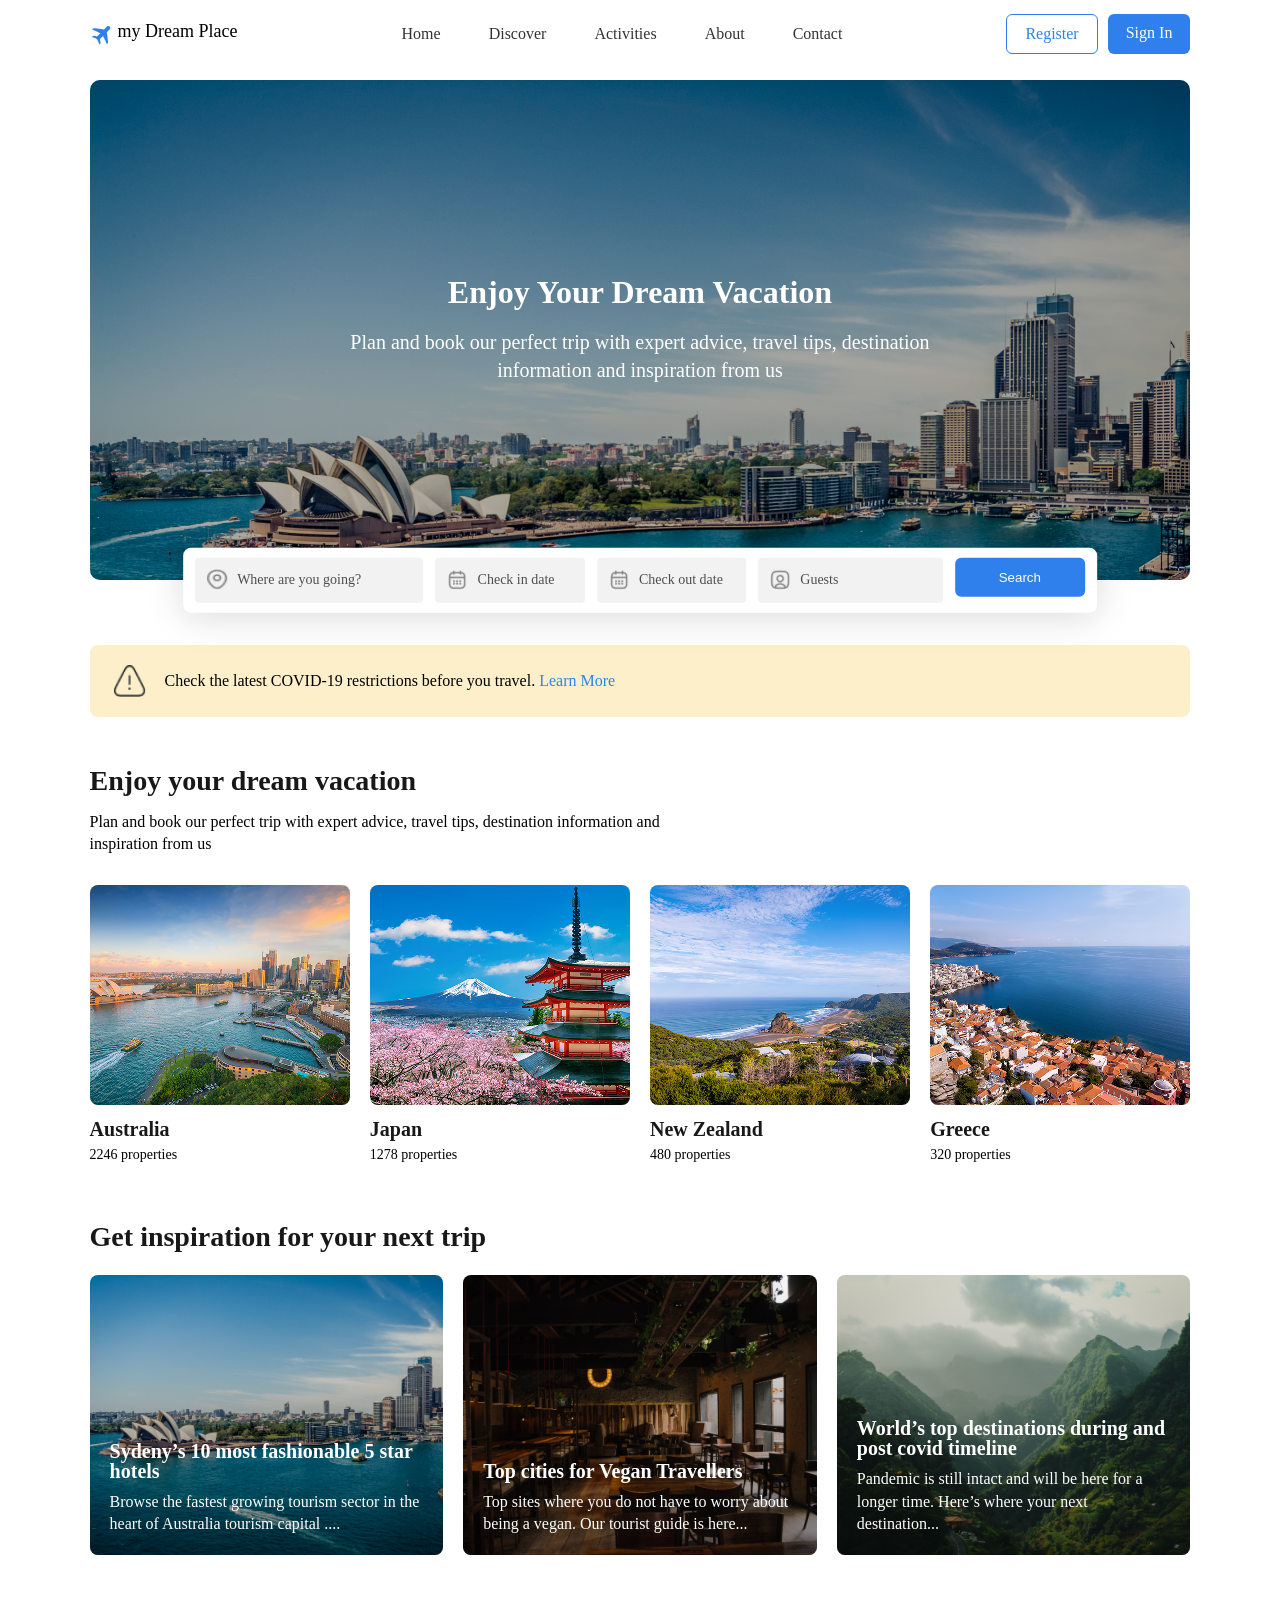
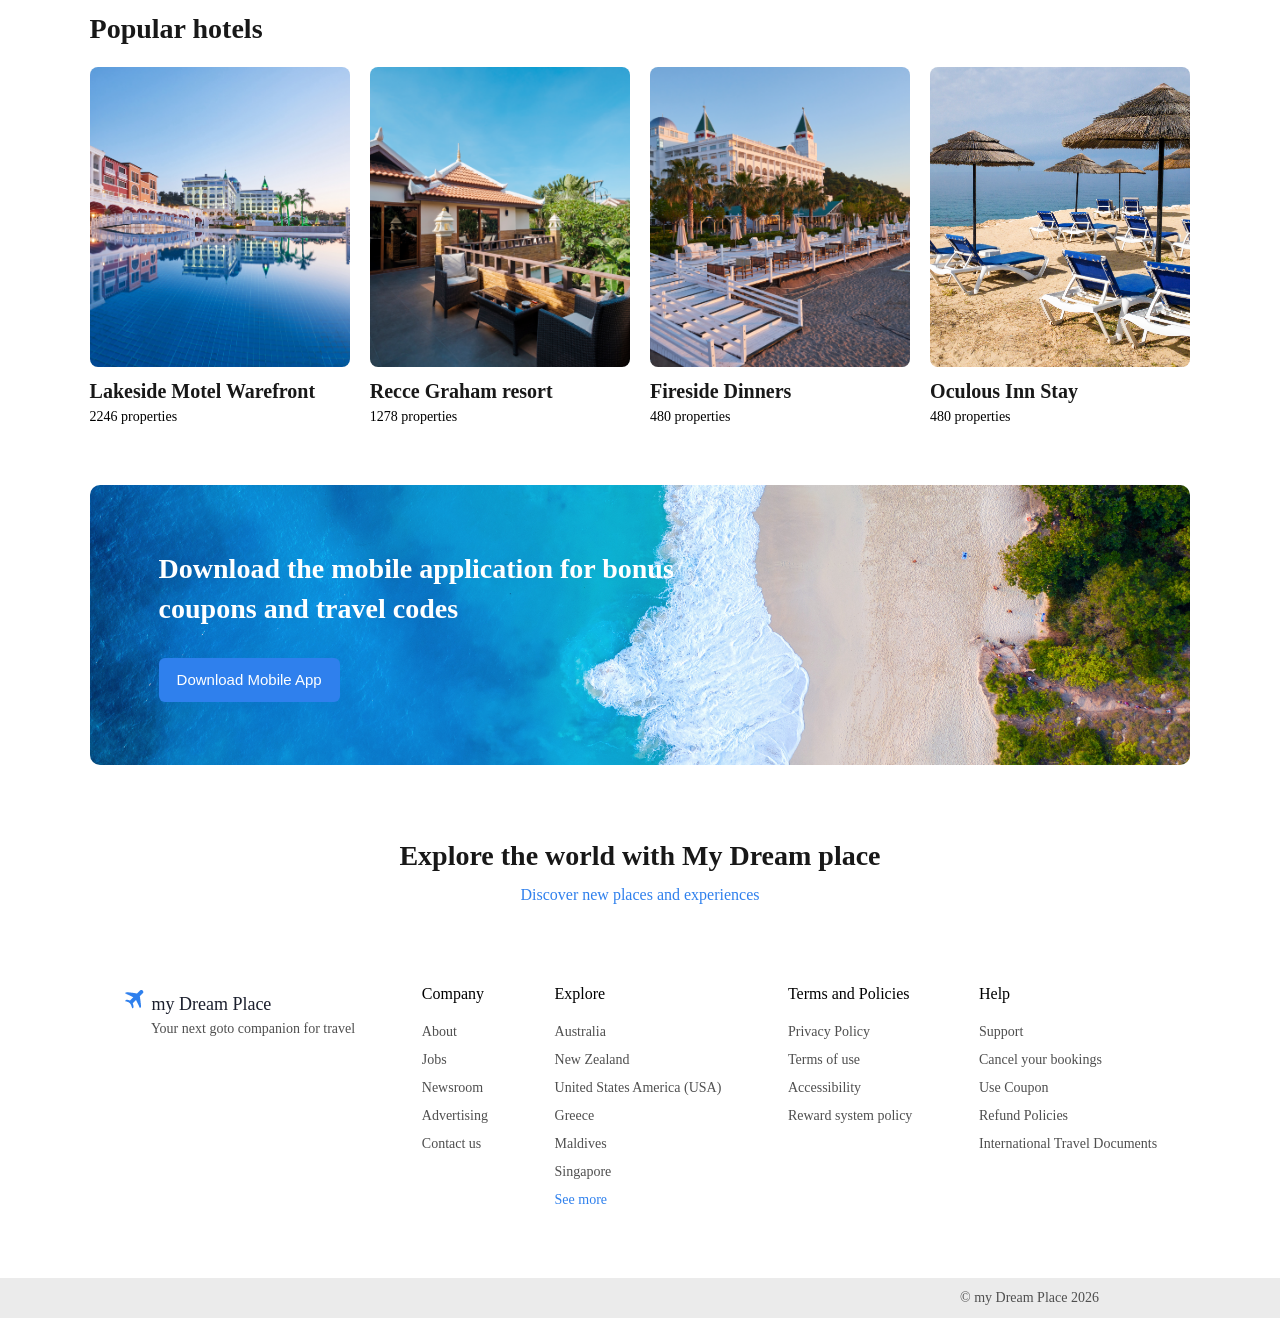
==== index.html @ 2c804108 "Media queries for Laptop" ====
<!DOCTYPE html>
<html lang="en">
<head>
    <meta charset="UTF-8">
    <meta name="viewport" content="width=device-width, initial-scale=1.0">
    <!-- fonts -->
    <link href="https://fonts.cdnfonts.com/css/sf-pro-display" rel="stylesheet">
                
    <link rel="stylesheet" href="css/styles.css">
    <title>Homepage</title>
</head>
<body>
<!-- Header -->
<nav class="navbar">
    <div class="nav-content container">
        <div class="brand">
            <img src="res/icon/plane-logo.png" alt="">
            <h3 class="brand-name">my Dream Place</h3>
        </div>
        <div class="nav-menu">
            <ul class="nav-menu-list">
                <li>
                    <a href="#">Home</a>
                </li>
                <li>
                    <a href="#">Discover</a>
                </li>
                <li>
                    <a href="#">Activities</a>
                </li>
                <li>
                    <a href="#">About</a>
                </li>
                <li>
                    <a href="#">Contact</a>
                </li>
            </ul>
        </div>
        <div class="nav-buttons">
            <a href="#" class="btn btn-register">
                <span class="btn-register-text">Register</span>
                <svg xmlns="http://www.w3.org/2000/svg" width="16" height="16" fill="currentColor" class="btn-register-icon bi bi-box-arrow-in-right" viewBox="0 0 16 16">
                    <path fill-rule="evenodd" d="M6 3.5a.5.5 0 0 1 .5-.5h8a.5.5 0 0 1 .5.5v9a.5.5 0 0 1-.5.5h-8a.5.5 0 0 1-.5-.5v-2a.5.5 0 0 0-1 0v2A1.5 1.5 0 0 0 6.5 14h8a1.5 1.5 0 0 0 1.5-1.5v-9A1.5 1.5 0 0 0 14.5 2h-8A1.5 1.5 0 0 0 5 3.5v2a.5.5 0 0 0 1 0z"/>
                    <path fill-rule="evenodd" d="M11.854 8.354a.5.5 0 0 0 0-.708l-3-3a.5.5 0 1 0-.708.708L10.293 7.5H1.5a.5.5 0 0 0 0 1h8.793l-2.147 2.146a.5.5 0 0 0 .708.708z"/>
                </svg>
            </a>
            <a href="#" class="btn btn-signin">
                <span class="btn-signin-text">Sign In</span>
                <svg xmlns="http://www.w3.org/2000/svg" width="16" height="16" fill="currentColor" class="btn-signin-icon bi bi-person-plus-fill" viewBox="0 0 16 16">
                    <path d="M1 14s-1 0-1-1 1-4 6-4 6 3 6 4-1 1-1 1zm5-6a3 3 0 1 0 0-6 3 3 0 0 0 0 6"/>
                    <path fill-rule="evenodd" d="M13.5 5a.5.5 0 0 1 .5.5V7h1.5a.5.5 0 0 1 0 1H14v1.5a.5.5 0 0 1-1 0V8h-1.5a.5.5 0 0 1 0-1H13V5.5a.5.5 0 0 1 .5-.5"/>
                </svg>
            </a>
        </div>
    </div>
</nav>
<!-- Header -->

<!-- Hero -->
<section class="hero container">
    <img src="res/img/hero.jpg" alt="Hero">
    <div class="hero-content">
        <h1>Enjoy Your Dream Vacation</h1>
        <p>Plan and book our perfect trip with expert advice, travel tips, destination information and  inspiration from us</p>
    </div>
</section>
<!-- Hero -->

<!-- Search Bar -->
<div class="container">
    <form>
        <div class="search-bar">
            <div class="search-field input-field">
                <div class="placeholder">
                    <img src="res/icon/map-pin.png" alt="">
                    Where are you going?
                </div>
                <input type="search">
            </div>
            <div class="check-in input-field">
                <div class="placeholder">
                    <img src="res/icon/calendar.png" alt="">
                    Check in date
                </div>
                <input type="date">
            </div>
            <div class="check-out input-field">
                <div class="placeholder">
                    <img src="res/icon/calendar.png" alt="">
                    Check out date
                </div>
                <input type="date">
            </div>
            <div class="guests input-field">
                <div class="placeholder">
                    <img src="res/icon/user.png" alt="">
                    Guests
                </div>
                <input type="number">
            </div>
            <div class="search-submit">
                <input class="btn" type="submit" value="Search">
            </div>
        </div>
    </form>
</div>
<!-- Search Bar -->

<!-- Advisory Banner -->
<div class="container adv-banner">
    <img src="res/icon/warning.png" alt="warning Icon">
    <span class="adv-banner-msg">
        Check the latest COVID-19 restrictions before you travel. <a href="#">Learn More</a>
    </span>
</div>
<!-- Advisory Banner -->

<!-- Introduction -->
<section class="introduction container">
    <h2 class="section-title">
        Enjoy your dream vacation
    </h2>
    <p class="intro-body">
        Plan and book our perfect trip with expert advice, travel tips, destination information and  inspiration from us
    </p>
</section>
<!-- Introduction -->

<!-- Popular Destinations -->
<section class="popular-dest container">
    <div class="cards popular-dest-cards">
        <div class="col">
            <div class="card dest-card">
                <img src="res/img/australia.png" alt="">
            </div>
            <h4 class="dest-name">Australia</h4>
            <small class="dest-info">2246 properties</small>
        </div>
        <div class="col">
            <div class="card dest-card">
                <img src="res/img/japan.png" alt="">
            </div>
            <h4 class="dest-name">Japan</h4>
            <small class="dest-info">1278 properties</small>
        </div>
        <div class="col">
            <div class="card dest-card">
                <img src="res/img/new-zealand.png" alt="">
            </div>
            <h4 class="dest-name">New Zealand</h4>
            <small class="dest-info">480 properties</small>
        </div>
        <div class="col">
            <div class="card dest-card">
                <img src="res/img/greece.png" alt="">
            </div>
            <h4 class="dest-name">Greece</h4>
            <small class="dest-info">320 properties</small>
        </div>
    </div>
</section>
<!-- Popular Destinations -->

<!-- Travel Inspiration -->
<section class="travel-insp container">
    <h2 class="section-title">
        Get inspiration for your next trip
    </h2>
    <div class="cards travel-insp-cards">
        <div class="card insp-card">
            <img src="res/img/sydney.jpg" alt="">
            <div class="insp-content">
                <h3 class="insp-title">Sydeny’s 10 most fashionable 5 star hotels</h3>
                <p class="insp-info">Browse the fastest growing tourism sector in the heart of Australia tourism capital ....</p>
            </div>
        </div>
        <div class="card insp-card">
            <img src="res/img/restaurant.jpg" alt="">
            <div class="insp-content">
                <h3 class="insp-title">Top cities for Vegan Travellers</h3>
                <p class="insp-info">Top sites where you do not have to worry about being a vegan. Our tourist guide is here...</p>
            </div>
        </div>
        <div class="card insp-card">
            <img src="res/img/mountains.jpg" alt="">
            <div class="insp-content">
                <h3 class="insp-title">World’s top destinations during and post covid timeline</h3>
                <p class="insp-info">Pandemic is still intact and will be here for a longer time. Here’s where your next destination...</p>
            </div>
        </div>
    </div>
</section>
<!-- Travel Inspiration -->

<!-- Popular Hotels -->
<section class="popular-hotels container">
    <h2 class="section-title">
        Popular hotels
    </h2>
    <div class="cards popular-hotels-cards">
        <div class="col">
            <div class="card hotels-card">
                <img src="res/img/lakeside-motel.jpg" alt="">
            </div>
            <h4 class="hotels-name">Lakeside Motel Warefront</h4>
            <small class="hotels-info">2246 properties</small>
        </div>
        <div class="col">
            <div class="card hotels-card">
                <img src="res/img/recce-graham-resort.jpg" alt="">
            </div>
            <h4 class="hotels-name">Recce Graham resort</h4>
            <small class="hotels-info">1278 properties</small>
        </div>
        <div class="col">
            <div class="card hotels-card">
                <img src="res/img/fireside-dinners.jpg" alt="">
            </div>
            <h4 class="hotels-name">Fireside Dinners</h4>
            <small class="hotels-info">480 properties</small>
        </div>
        <div class="col">
            <div class="card hotels-card">
                <img src="res/img/oculous-inn.jpg" alt="">
            </div>
            <h4 class="hotels-name">Oculous Inn Stay</h4>
            <small class="hotels-info">480 properties</small>
        </div>
    </div>
</section>
<!-- Popular Hotels -->

<!-- App Promotion -->
<section class="promotion container">
    <img class="promotion-bg" src="res/img/app-promotion-bg.jpg" alt="">
    <div class="promotion-content">
        <h1>Download the mobile application for bonus coupons and travel codes</h1>
        <button class="btn-download">Download Mobile App</button>
    </div>
    <img class="promotion-hand" src="res/img/phone.png" alt="">
</section>
<!-- App Promotion -->

<!-- Explore CTA -->
<section class="explore container">
    <div class="explore-content">
        <h1>Explore the world with My Dream place</h1>
        <h4>Discover new places and experiences</h4>
    </div>
</section>
<!-- Explore CTA -->

<!-- Footer -->
<footer class="footer container">
    <div class="footer-links">
        <div class="brand-link">
            <h4 class="name">
                <img src="res/icon/plane-logo.png" alt="">
                my Dream Place
            </h4>
            <small>Your next goto companion for travel</small>
        </div>
        <div class="link-category">
            <h4 class="link-category-title">Company</h4>
            <ul class="link-list">
                <li class="link-list-item">
                    <a href="#">About</a>
                </li>
                <li class="link-list-item">
                    <a href="#">Jobs</a>
                </li>
                <li class="link-list-item">
                    <a href="#">Newsroom</a>
                </li>
                <li class="link-list-item">
                    <a href="#">Advertising</a>
                </li>
                <li class="link-list-item">
                    <a href="#">Contact us</a>
                </li>
            </ul>
        </div>

        <div class="link-category">
            <h4 class="link-category-title">Explore</h4>
            <ul class="link-list">
                <li class="link-list-item">
                    <a href="#">Australia</a>
                </li>
                <li class="link-list-item">
                    <a href="#">New Zealand</a>
                </li>
                <li class="link-list-item">
                    <a href="#">United States America (USA)</a>
                </li>
                <li class="link-list-item">
                    <a href="#">Greece</a>
                </li>
                <li class="link-list-item">
                    <a href="#">Maldives</a>
                </li>
                <li class="link-list-item">
                    <a href="#">Singapore</a>
                </li>
                <li class="link-list-item link-see-more">
                    <a href="#">See more</a>
                </li>
            </ul>
        </div>

        <div class="link-category">
            <h4 class="link-category-title">Terms and Policies</h4>
            <ul class="link-list">
                <li class="link-list-item">
                    <a href="#">Privacy Policy</a>
                </li>
                <li class="link-list-item">
                    <a href="#">Terms of use</a>
                </li>
                <li class="link-list-item">
                    <a href="#">Accessibility</a>
                </li>
                <li class="link-list-item">
                    <a href="#">Reward system policy</a>
                </li>
            </ul>
        </div>

        <div class="link-category">
            <h4 class="link-category-title">Help</h4>
            <ul class="link-list">
                <li class="link-list-item">
                    <a href="#">Support</a>
                </li>
                <li class="link-list-item">
                    <a href="#">Cancel your bookings</a>
                </li>
                <li class="link-list-item">
                    <a href="#">Use Coupon</a>
                </li>
                <li class="link-list-item">
                    <a href="#">Refund Policies</a>
                </li>
                <li class="link-list-item">
                    <a href="#">International Travel Documents</a>
                </li>
            </ul>
        </div>
    </div>
</footer>
<!-- Footer -->

<!-- Copyright -->
<section class="copyright">
    <div class="copyright-text">
        <span>&copy; my Dream Place 2026</span>
    </div>
</section>
<!-- Copyright -->
</body>
</html>
---- css/styles.css ----
*,
*::before,
*::after {
    padding: 0;
    margin: 0;
    box-sizing: border-box;
}

:root {
    --btn-primary: #2F80ED;
}

body {
    font-family: SF Pro Display;
}

ul {
    list-style: none;
}

a {
    text-decoration: none;
}

img {
    width: 100%;
}

/* Utility */
.container {
    width: 86%;
    height: 100%;
    max-width: 1240px;
    margin: 0 auto;
}

.cards {
    display: flex;
    gap: 20px;
}

.card {
    border-radius: 8px;
    flex: 1;
    overflow: hidden;
}

.card img {
    width: 100%;
    height: 100%;
    object-fit: cover;
}

.section-title {
    font-weight: 600;
    font-style: Semibold;
    font-size: 28px;
    line-height: 100%;
    letter-spacing: 0%;
    margin-bottom: 24px;
    color:#181818;
}

.btn {
    background: var(--btn-primary);
    color: white;
    border-radius: 6px;
    border: none;
    cursor: pointer;
}

/* Header */
.navbar {
    width: 100%;
    height: 68px;
    position: sticky;
    top: 0;
    left: 0;
    z-index: 100;
    background: #fff;
}

.nav-content {
    height: 100%;
    display: flex;
    justify-content: space-between;
    align-items: center;
}

/* brand */
.brand {
    display: flex;
}

.brand img {
    width: 24px;
    height: 24px;
    margin-right: 4px;
}

.brand-name {
    font-family: SF Pro Display;
    font-weight: 500;
    font-style: Medium;
    font-size: 18px;
    line-height: 100%;
    letter-spacing: 2%;
    text-wrap: nowrap;
}

/* Nav Menu */
.nav-menu-list {
    display: flex;
    gap: 48px;
}

.nav-menu-list a {
    font-weight: 400;
    font-style: Regular;
    font-size: 16px;
    line-height: 100%;
    letter-spacing: 2%;
    color: #333333;
}

/* Nav Buttons */
.nav-buttons {
    display: flex;
    flex-wrap: wrap;
}

.btn-register {
    width: 92;
    height: 40;
    border-width: 1px;
    padding-top: 10px;
    padding-right: 18px;
    padding-bottom: 10px;
    padding-left: 18px;
    color: var(--btn-primary);
    background: white;
    border: 1px solid;
}

.btn-signin {
    width: 82;
    height: 40;
    padding-top: 10px;
    padding-right: 18px;
    padding-bottom: 10px;
    padding-left: 18px;
    margin-left: 10px;
}

.btn-register-icon {
    display: none;
}

.btn-signin-icon {
    display: none;
}

/* Hero */
.hero {
    height: 500px;
    margin-top: 12px;
    position: relative;
    border-radius: 10px;
    overflow: hidden;
}

.hero img {
    width: 100%;
    height: 100%;
    object-fit: cover;
    object-position: top;
}

.hero-content {
    width: 100%;
    height: 100%;
    position: absolute;
    display: flex;
    align-items: center;
    justify-content: center;
    flex-direction: column;
    top: 0;
    left: 0;
    color: white;
    background: #0000004D;
    text-align: center;
}

.hero-content h1 {
    font-weight: 700;
    font-style: Bold;
    font-size: 32px;
    line-height: 100%;
    letter-spacing: 0%;
    text-align: center;
    margin-bottom: 20px;

}

.hero-content p {
    font-weight: 400;
    font-style: Regular;
    font-size: 20px;
    line-height: 140%;
    letter-spacing: 2%;
    text-align: center;
    max-width: 650px;
}

/* Search Bar */
.search-bar {
    width: 83%;
    max-width: 1030px;
    display: flex;
    justify-content: space-around;
    align-self: center;
    flex-wrap: wrap;
    position: relative;
    left: 50%;
    translate: -50% -50%;
    box-shadow: 0px 4px 37px 0px #00000026;
    background: white;
    padding: 10px 12px 10px 12px;
    border-radius: 8px;
    flex-wrap: wrap;
    gap: 12px;
}

.search-bar .input-field input, .search-bar .placeholder {
    width: 100%;
    padding: 11px 12px 12px 12px;
    border-radius: 4px;
    border: none;
    background: #F2F2F2;
    font-family: SF Pro Display;
    font-weight: 400;
    font-style: Regular;
    font-size: 14px;
    line-height: 140%;
    letter-spacing: 2%;
}

.search-bar .input-field input {
    opacity: 0;
}

.search-bar .input-field input:focus {
    opacity: 1;
}

.search-bar img {
    width: 20px;
    height: 20px;
}

.search-bar .placeholder {
    position: absolute;
    left: 0;
    top: 0;
    width: 100%;
    height: 100%;
    display: flex;
    align-items: center;
    z-index: -1;
    color: #4F4F4F;
    text-wrap: nowrap;
    overflow: hidden;
}

.search-bar .placeholder img {
    margin-right: 10px;
}

.search-bar .input-field {
    position: relative;
}

.search-field {
    flex: 260;
}

.check-in {
    flex: 170;
}

.check-out {
    flex: 170;
}

.guests {
    flex: 210;
}

.search-submit {
    flex: 148;
}

.search-submit input {
    width: 100%;
    height: 44;
    padding-top: 12px;
    padding-right: 18px;
    padding-bottom: 12px;
    padding-left: 18px;
}

/* Advisory Banner */
.adv-banner {
    padding: 20px 24px;
    background: #FCEFCA;
    display: flex;
    align-items: center;
    border-radius: 8px;
    margin-bottom: 50px;
}

.adv-banner p {
    padding: 0;
}
.adv-banner img {
    width: 32px;
    height: 32px;
    margin-right: 19px;
}
.adv-banner-msg a {
    color: #2885F1;
}


/* Introduction */
.introduction {
    margin-bottom: 30px;
}

.introduction .section-title {
    margin-bottom: 16px;
}

.intro-body {
    max-width: 610px;
    font-weight: 400;
    font-style: Regular;
    font-size: 16px;
    line-height: 140%;
    letter-spacing: 2%;
}


/* Popular Destinations */
.popular-dest {
    margin-bottom: 60px;
}

.dest-card {
    margin-bottom: 14px;
    height: 220px;
}

.dest-name, .hotels-name {
    color: #181818;
    font-weight: 600;
    font-style: Semibold;
    font-size: 20px;
    line-height: 100%;
    letter-spacing: 0%;
    margin-bottom: 6px;
}

.dest-info, .hotels-info {
    font-weight: 400;
    font-style: Regular;
    font-size: 14px;
    line-height: 100%;
    letter-spacing: 2%;
}

/* Travel Inspiration */
.travel-insp {
    margin-bottom: 60px;
}

.insp-card {
    position: relative;
    height: 280px;
}

.insp-content {
    position: absolute;
    top: 0;
    left: 0;
    width: 100%;
    height: 100%;
    display: flex;
    padding: 20px;
    color: white;
    flex-direction: column;
    justify-content: end;
    background: linear-gradient(180deg, rgba(0, 0, 0, 0) 0%, rgba(0, 0, 0, 0.5) 100%);
}

.insp-title {
    font-weight: 600;
    font-style: Semibold;
    font-size: 20px;
    line-height: 100%;
    letter-spacing: 0%;
    margin-bottom: 10px;
}

.insp-info {
    font-weight: 400;
    font-style: Regular;
    font-size: 16px;
    line-height: 140%;
    letter-spacing: 2%;
}

/* Popular Hotels */

.popular-hotels {
    margin-bottom: 60px;
}

.hotels-card {
    margin-bottom: 14px;
    height: 300px;
}

/* Promotion */
.promotion {
    position: relative;
    height: 280px;
    position: relative;
    border-radius: 10px;
    overflow: hidden;
    margin-bottom: 80px;
}

.promotion-bg {
    transform: rotate(180deg);
    width: 100%;
    height: 100%;
    object-fit: cover;
    object-position: center;
}

.promotion-content {
    width: 100%;
    height: 100%;
    position: absolute;
    top: 0;
    left: 0;
    color: white;
    padding: 64px 69px;
}

.promotion-content h1 {
    width: 580px;
    margin-bottom: 30px;
    font-weight: 600;
    font-size: 28px;
    line-height: 140%;
    letter-spacing: 0%;
}

.btn-download {
    border-radius: 6px;
    padding-top: 12px;
    padding-right: 18px;
    padding-bottom: 12px;
    padding-left: 18px;
    font-weight: 500;
    font-size: 15px;
    line-height: 20px;
    letter-spacing: 2%;
    border: none;
    background: var(--btn-primary);
    color: white;
    cursor: pointer;
}


/* Explore CTA */
.explore {
    margin-bottom: 80px;
}

.explore-content {
    text-align: center;
    line-height: 140%;
}

.explore-content h1 {
    font-weight: 600;
    font-size: 28px;
    letter-spacing: 0%;
    margin-bottom: 16px;
    color: #181818;
}

.explore-content h4 {
    font-family: SF Pro Display;
    font-weight: 400;
    font-size: 16px;
    letter-spacing: 2%;
    color: var(--btn-primary);
}

/* Footer */
.footer {
    margin-bottom: 60px;
}

.footer-links {
    display: flex;
    justify-content: space-around;
    flex-wrap: wrap;
}

.footer-links .brand-link img {
    height: 24px;
    width: 24px;
}

.footer-links .brand-link .name {
    font-weight: 500;
    font-size: 18px;
    line-height: 100%;
    letter-spacing: 2%;
    color: #1B1F2D;
    margin-bottom: 6px;
}

.footer-links .brand-link small {
    margin-left: 28px;
    font-weight: 400;
    font-size: 14px;
    line-height: 140%;
    letter-spacing: 2%;
    color: #4F4F4F;
}

.link-category-title {
    font-weight: 500;
    font-size: 16px;
    line-height: 100%;
    letter-spacing: 2%;
    color: #000;
    margin-bottom: 20px;
}

.link-list-item {
    margin-bottom: 10px;
}

.link-list-item a {
    font-weight: 400;
    font-size: 14px;
    line-height: 100%;
    letter-spacing: 2%;
    color: #4F4F4F;
}

.link-list-item.link-see-more a {
    color: var(--btn-primary);
}

/* CopyRight */
.copyright {
    width: 100%;
    height: 40px;
    background: #EBEBEB;
}

.copyright-text {
    font-weight: 400;
    font-style: Regular;
    font-size: 14px;
    line-height: 140%;
    letter-spacing: 0%;
    color: #4F4F4F;
    padding: 10px 0px;
}

.copyright-text span {
    position: relative;
    left: 75%;
}

/* ==================================== */
/* ===== Media Queries (Laptop) ======= */
/* ==================================== */

@media (max-width: 1024px) {
    /* Header */

    /* Nav Menu */
    .nav-menu-list {
        gap: 24px;
    }


    /* Nav Buttons */
    .btn-register, .btn-signin {
        padding: 6px 12px 4px;
    }

    .btn-register-text {
        display: none;
    }

    .btn-signin-text {
        display: none;
    }

    .btn-register-icon {
        display: inline;
    }

    .btn-signin-icon {
        display: inline;
    }

    /* Search Bar */
    .search-field {
        flex-basis: 100%;
    }

    /* Footer */
    .brand-link {
        flex-basis: 100%;
        text-align: center;
        margin-bottom: 50px;
    }
}

/* ==================================== */
/* ==== Media Queries (Tablet) ==== */
/* ==================================== */

@media (max-width: 790px) {

}
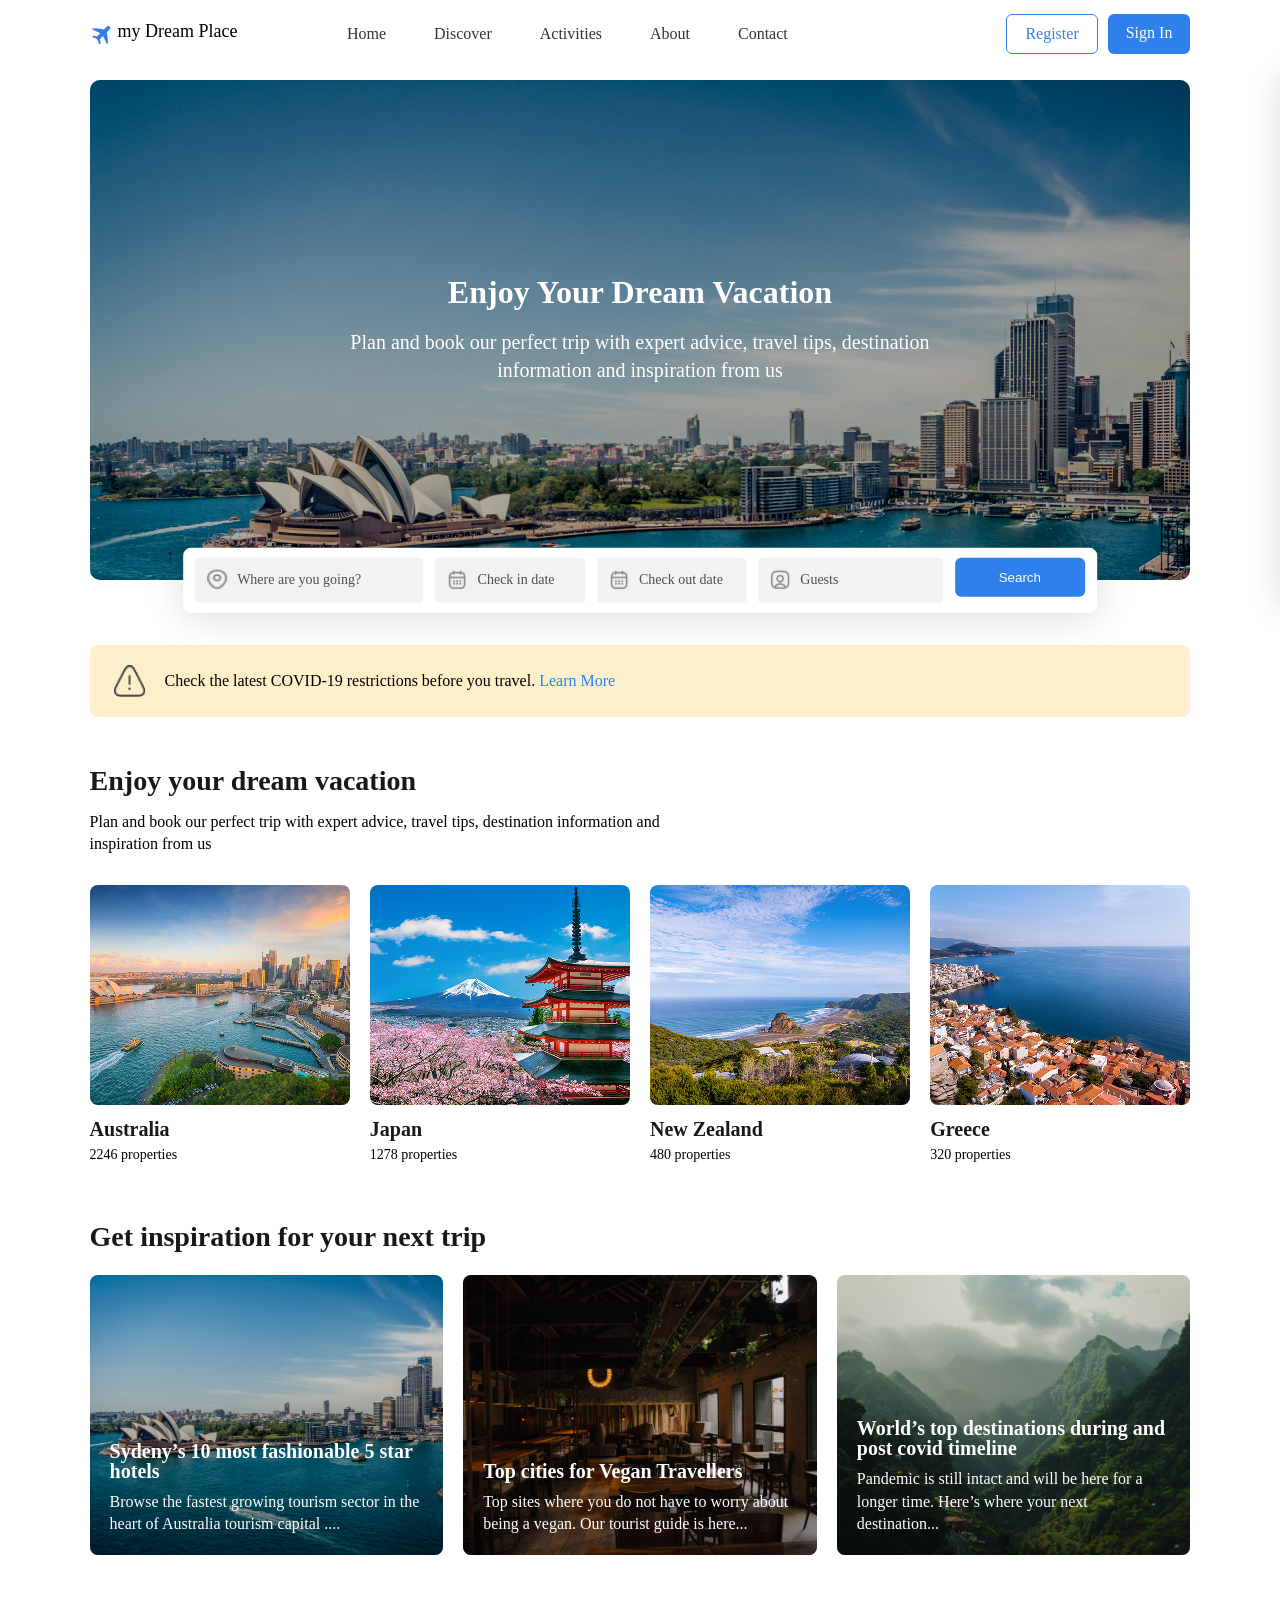
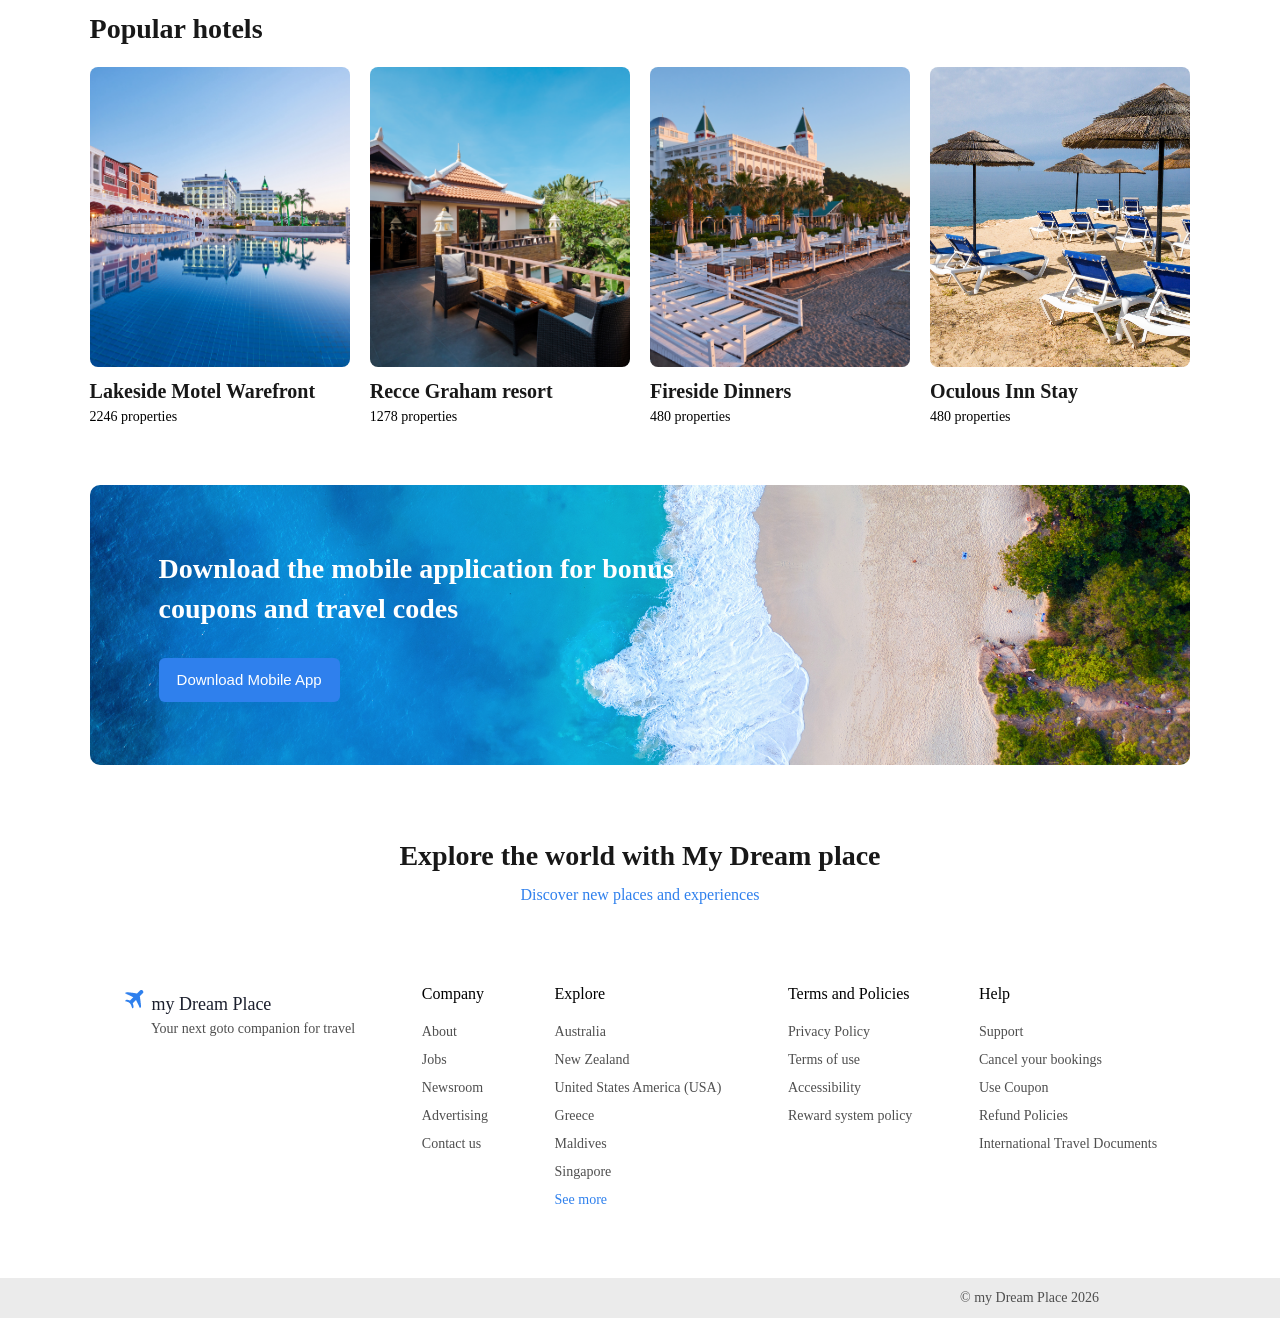
==== commit e76e6dad: "Made responsive for tablets" ====
--- a/index.html
+++ b/index.html
@@ -36,6 +36,40 @@
                 </li>
             </ul>
         </div>
+        <div class="nav-mobile-menu">
+            <div class="mobile-menu-toggle">
+                <svg xmlns="http://www.w3.org/2000/svg" width="32" height="32" fill="currentColor" class="bi bi-list" viewBox="0 0 16 16">
+                    <path fill-rule="evenodd" d="M2.5 12a.5.5 0 0 1 .5-.5h10a.5.5 0 0 1 0 1H3a.5.5 0 0 1-.5-.5m0-4a.5.5 0 0 1 .5-.5h10a.5.5 0 0 1 0 1H3a.5.5 0 0 1-.5-.5m0-4a.5.5 0 0 1 .5-.5h10a.5.5 0 0 1 0 1H3a.5.5 0 0 1-.5-.5"/>
+                </svg>
+            </div>
+            <ul class="nav-menu-list mobile-menu-list">
+                <li>
+                    <a href="#">Home</a>
+                </li>
+                <li>
+                    <a href="#">Discover</a>
+                </li>
+                <li>
+                    <a href="#">Activities</a>
+                </li>
+                <li>
+                    <a href="#">About</a>
+                </li>
+                <li>
+                    <a href="#">Contact</a>
+                </li>
+                <li>
+                    <div class="nav-buttons">
+                        <a href="#" class="btn btn-register">
+                            <span class="btn-register-text">Register</span>
+                        </a>
+                        <a href="#" class="btn btn-signin">
+                            <span class="btn-signin-text">Sign In</span>
+                        </a>
+                    </div>
+                </li>
+            </ul>
+        </div>
         <div class="nav-buttons">
             <a href="#" class="btn btn-register">
                 <span class="btn-register-text">Register</span>
@@ -68,7 +102,7 @@
 
 <!-- Search Bar -->
 <div class="container">
-    <form>
+    <form class="search-form">
         <div class="search-bar">
             <div class="search-field input-field">
                 <div class="placeholder">
@@ -357,5 +391,10 @@
     </div>
 </section>
 <!-- Copyright -->
+
+
+<!-- Scripts -->
+<script src="js/script.js"></script>
+<!-- Scripts -->
 </body>
 </html>
--- a/css/styles.css
+++ b/css/styles.css
@@ -77,7 +77,9 @@
     top: 0;
     left: 0;
     z-index: 100;
-    background: #fff;
+    background: #ffffffde;
+    backdrop-filter: blur(5px);
+    margin-bottom: 12px;
 }
 
 .nav-content {
@@ -114,13 +116,44 @@
     gap: 48px;
 }
 
-.nav-menu-list a {
+.nav-menu-list li > a {
     font-weight: 400;
     font-style: Regular;
     font-size: 16px;
     line-height: 100%;
     letter-spacing: 2%;
     color: #333333;
+}
+
+/* Mobile Menu */
+.mobile-menu-toggle {
+    padding: 6px 12px 4px;
+    border-radius: 6px;
+    cursor: pointer;
+    display: none;
+}
+
+.nav-menu-list.mobile-menu-list {
+    width: 100%;
+    padding-left: 50px;
+    display: flex;
+    flex-direction: column;
+    position: absolute;
+    left: 100%;
+    top: 100%;
+    background: white;
+    padding: 20px 60px;
+    box-shadow: 0px 8px 30px 0px #00000026;
+    transition: all 0.2s ease-out;
+}
+
+.nav-menu-list.mobile-menu-list.show {
+    left: 0%;
+}
+
+.mobile-menu-list li {
+    height: 100%;
+    padding: 10px 10px;
 }
 
 /* Nav Buttons */
@@ -152,18 +185,17 @@
     margin-left: 10px;
 }
 
-.btn-register-icon {
+.nav-content > .nav-buttons .btn-register-icon {
     display: none;
 }
 
-.btn-signin-icon {
+.nav-content > .nav-buttons .btn-signin-icon {
     display: none;
 }
 
 /* Hero */
 .hero {
     height: 500px;
-    margin-top: 12px;
     position: relative;
     border-radius: 10px;
     overflow: hidden;
@@ -213,6 +245,7 @@
 }
 
 /* Search Bar */
+
 .search-bar {
     width: 83%;
     max-width: 1030px;
@@ -579,7 +612,6 @@
 
 .copyright-text {
     font-weight: 400;
-    font-style: Regular;
     font-size: 14px;
     line-height: 140%;
     letter-spacing: 0%;
@@ -610,20 +642,25 @@
         padding: 6px 12px 4px;
     }
 
-    .btn-register-text {
+    .nav-content > .nav-buttons .btn-register-text {
         display: none;
     }
 
-    .btn-signin-text {
+    .nav-content > .nav-buttons .btn-signin-text {
         display: none;
     }
 
-    .btn-register-icon {
+    .nav-content > .nav-buttons .btn-register-icon {
         display: inline;
     }
 
-    .btn-signin-icon {
+    .nav-content > .nav-buttons .btn-signin-icon {
         display: inline;
+    }
+
+    /* Hero */
+    .hero-content {
+        background: #00000070;
     }
 
     /* Search Bar */
@@ -644,5 +681,66 @@
 /* ==================================== */
 
 @media (max-width: 790px) {
-
+    .cards {
+        flex-direction: column;
+    }
+
+    /* Nav Bar */
+    .nav-menu, .nav-content > .nav-buttons {
+        display: none;
+    }
+
+    .mobile-menu-toggle {
+        display: block;
+    }
+
+    /* Hero */
+    .hero-content h1 {
+        font-weight: 600;
+        font-style: Bold;
+        font-size: 28px;
+        line-height: 100%;
+        letter-spacing: 0%;
+        text-align: center;
+        margin-bottom: 20px;
+
+    }
+
+    .hero-content p {
+        font-weight: 300;
+        font-size: 18px;
+        line-height: 140%;
+        letter-spacing: 2%;
+        text-align: center;
+        max-width: 360px;
+    }
+
+    /* Search Bar */
+    .search-form {
+        height: 150px;
+    }
+    
+    .guests {
+        flex-basis: 100%;
+    }
+
+    /* Footer  */
+    .footer-links {
+        row-gap: 50px;
+        text-align: center;
+    }
+    .link-category {
+        flex-basis: 50%;
+    }
+
+    /* CopyRight */
+    .copyright-text {
+        display: flex;
+        justify-content: center;
+        align-items: center;
+    }
+
+    .copyright-text span {
+        position: static;
+    }
 }
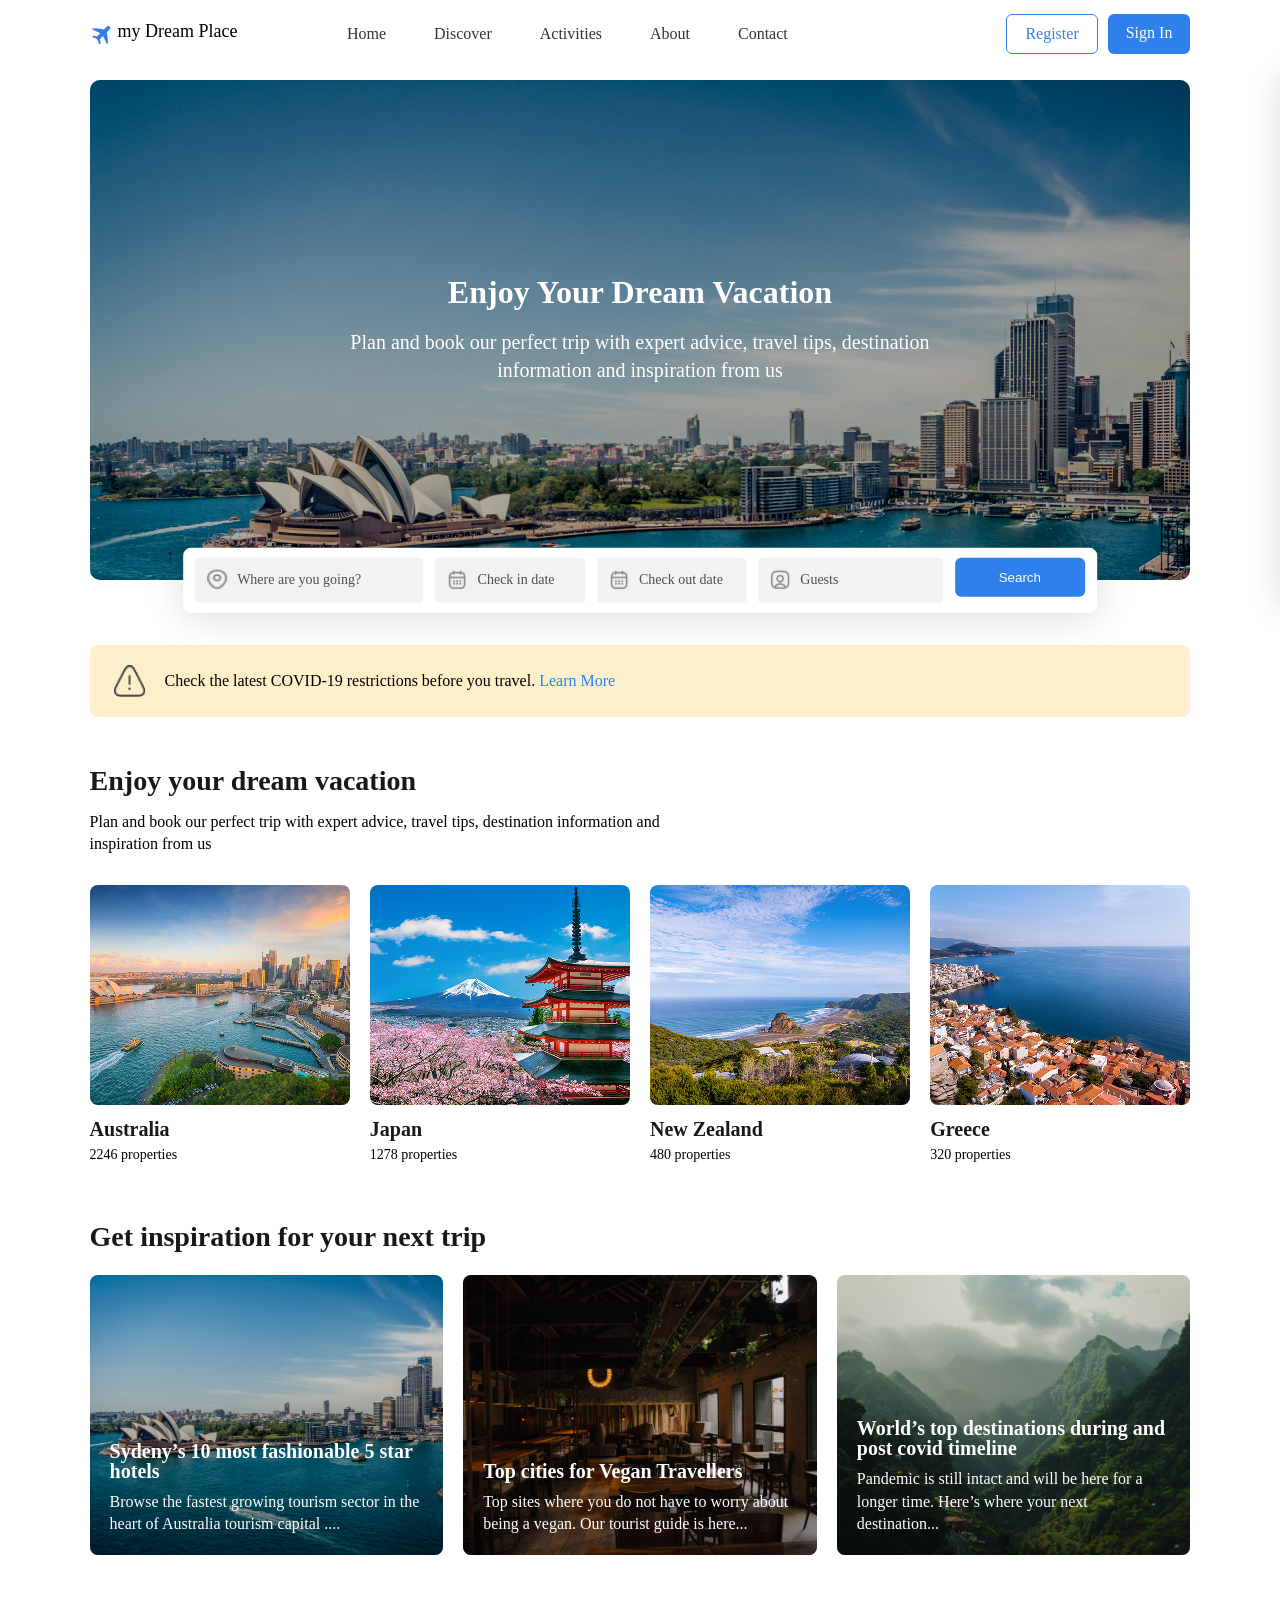
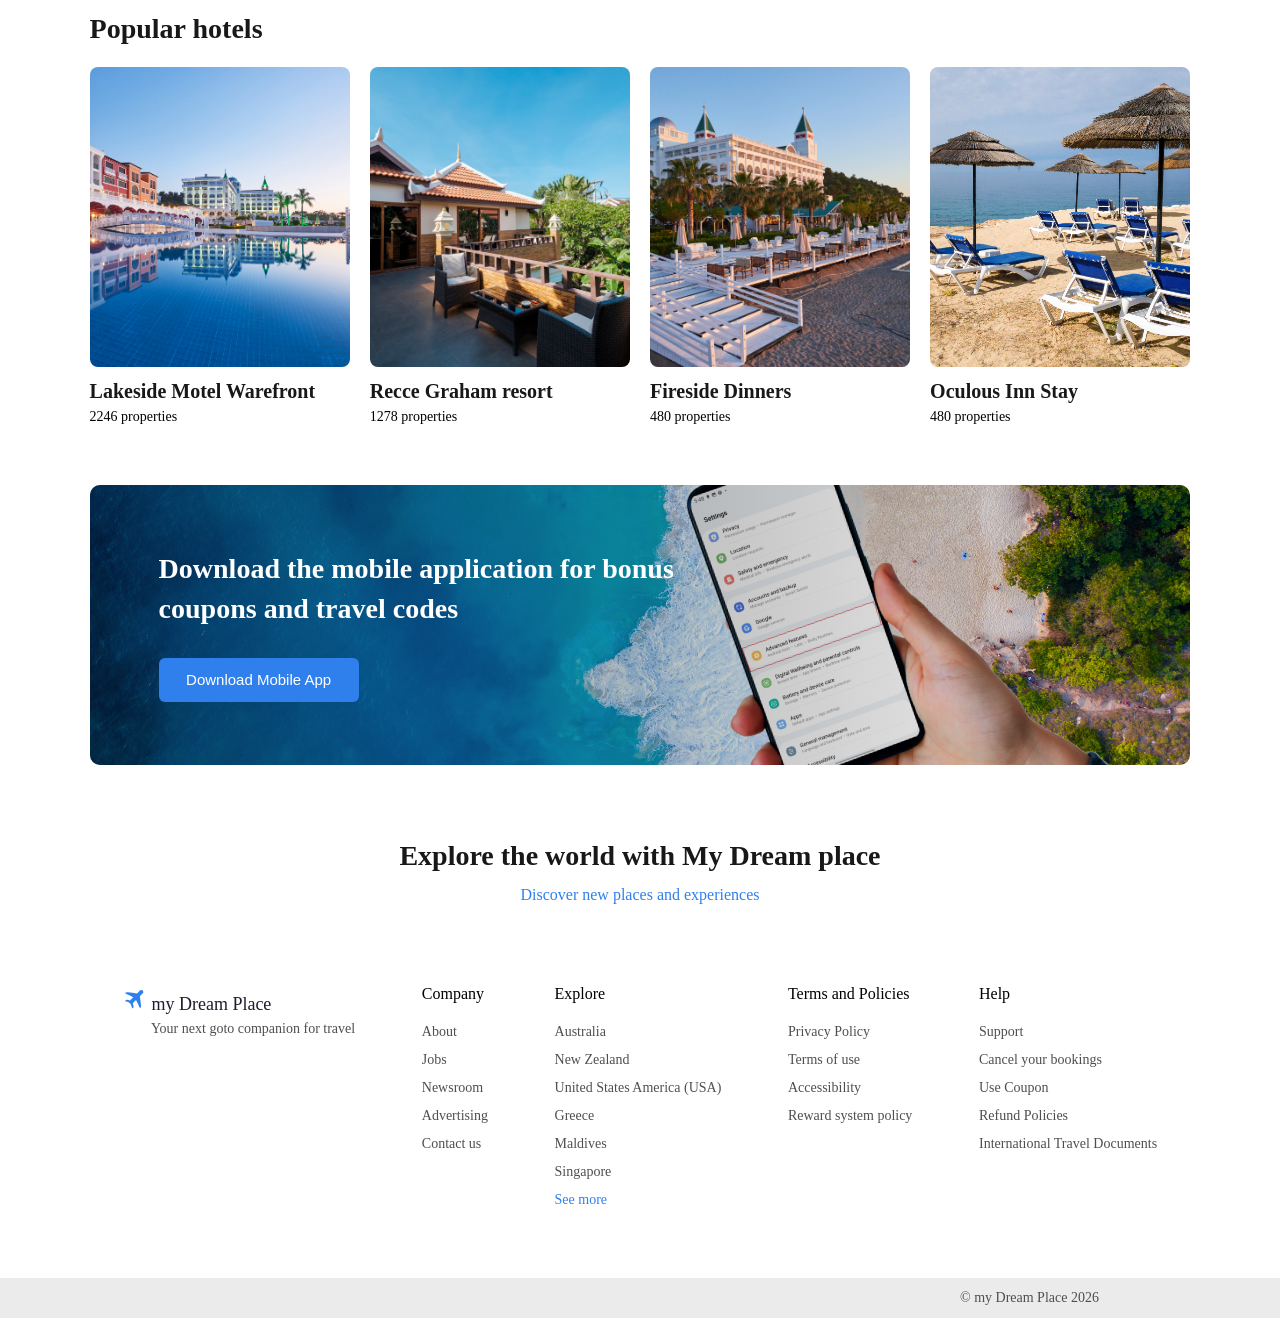
==== commit 7ccfce75: "Made responsive for smartphones" ====
--- a/index.html
+++ b/index.html
@@ -267,11 +267,11 @@
 <!-- App Promotion -->
 <section class="promotion container">
     <img class="promotion-bg" src="res/img/app-promotion-bg.jpg" alt="">
+    <img class="promotion-hand" src="res/img/phone.png" alt="">
     <div class="promotion-content">
         <h1>Download the mobile application for bonus coupons and travel codes</h1>
         <button class="btn-download">Download Mobile App</button>
     </div>
-    <img class="promotion-hand" src="res/img/phone.png" alt="">
 </section>
 <!-- App Promotion -->
 
--- a/css/styles.css
+++ b/css/styles.css
@@ -10,8 +10,9 @@
     --btn-primary: #2F80ED;
 }
 
-body {
+html, body {
     font-family: SF Pro Display;
+    overflow-x: hidden;
 }
 
 ul {
@@ -483,6 +484,8 @@
 }
 
 .promotion-content {
+    display: flex;
+    flex-direction: column;
     width: 100%;
     height: 100%;
     position: absolute;
@@ -490,6 +493,7 @@
     left: 0;
     color: white;
     padding: 64px 69px;
+    background: linear-gradient(90deg, rgba(0, 0, 0, 0.5) 0%, rgba(0, 0, 0, 0) 100%);
 }
 
 .promotion-content h1 {
@@ -510,11 +514,20 @@
     font-weight: 500;
     font-size: 15px;
     line-height: 20px;
+    width: 200px;
     letter-spacing: 2%;
     border: none;
     background: var(--btn-primary);
     color: white;
     cursor: pointer;
+}
+
+.promotion-hand {
+    max-width: 720px;
+    position: absolute;
+    top: 0%;
+    right: 0%;
+    transform: translateY(-18%) rotate(-15deg);
 }
 
 
@@ -636,7 +649,6 @@
         gap: 24px;
     }
 
-
     /* Nav Buttons */
     .btn-register, .btn-signin {
         padding: 6px 12px 4px;
@@ -666,6 +678,11 @@
     /* Search Bar */
     .search-field {
         flex-basis: 100%;
+    }
+
+    /* Promotion */
+    .promotion-hand {
+        transform: translateY(-18%) translateX(10%) rotate(-15deg);
     }
 
     /* Footer */
@@ -677,10 +694,14 @@
 }
 
 /* ==================================== */
-/* ==== Media Queries (Tablet) ==== */
+/* ====== Media Queries (Tablet) ====== */
 /* ==================================== */
 
 @media (max-width: 790px) {
+    .container {
+        width: 90%;
+    }
+
     .cards {
         flex-direction: column;
     }
@@ -724,6 +745,22 @@
         flex-basis: 100%;
     }
 
+    /* Promotion */
+    .promotion-content {
+        align-items: center;
+        background: #0000006d;
+    }
+
+    .promotion-content h1 {
+        text-align: center;
+        font-size: 24px;
+        width: 380px;
+    }
+
+    .promotion-hand {
+        transform: translateY(0%) translateX(20%) rotate(-15deg);
+    }
+
     /* Footer  */
     .footer-links {
         row-gap: 50px;
@@ -743,4 +780,54 @@
     .copyright-text span {
         position: static;
     }
+}
+
+
+/* ==================================== */
+/* ==== Media Queries (Smartphone) ==== */
+/* ==================================== */
+
+@media (max-width: 495px) {
+    .container {
+        width: 93%;
+    }
+
+    /* Hero */
+    .hero-content h1 {
+        padding: 0 20px;
+        line-height: 140%;
+    }
+    .hero-content p {
+        font-weight: 300;
+        font-size: 16px;
+        line-height: 140%;
+        letter-spacing: 2%;
+        text-align: center;
+        max-width: 250px;
+    }
+
+    .section-title {
+        text-align: center;
+    }
+
+    /* Promotion */
+    .promotion-hand {
+        width: 500px;
+    }
+
+    .promotion-content h1 {
+        padding: 0 25px;
+    }
+
+
+    /* Explore CTA */
+    .explore-content h1 {
+        font-weight: 500;
+        font-size: 28px;
+        letter-spacing: 0%;
+        margin-bottom: 16px;
+        color: #181818;
+        line-height: 140%;
+        padding: 0 20px;
+    }
 }
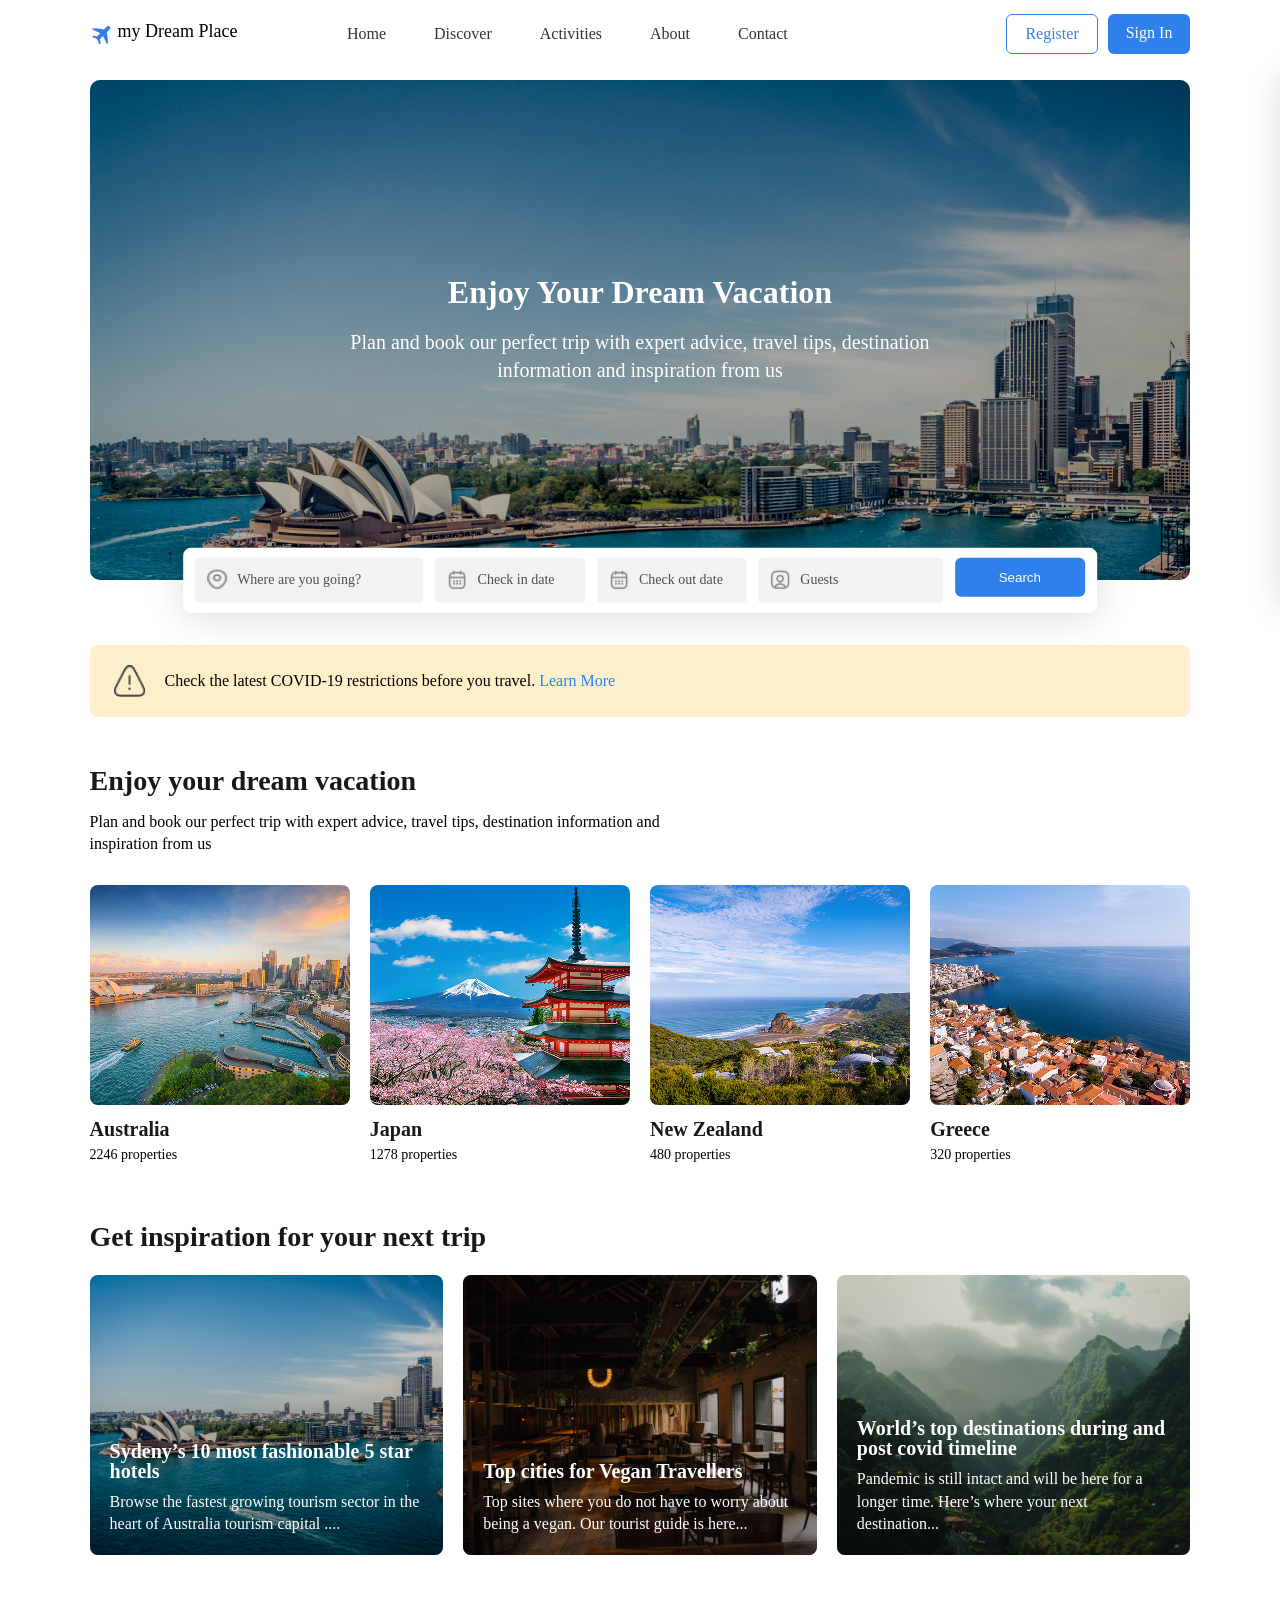
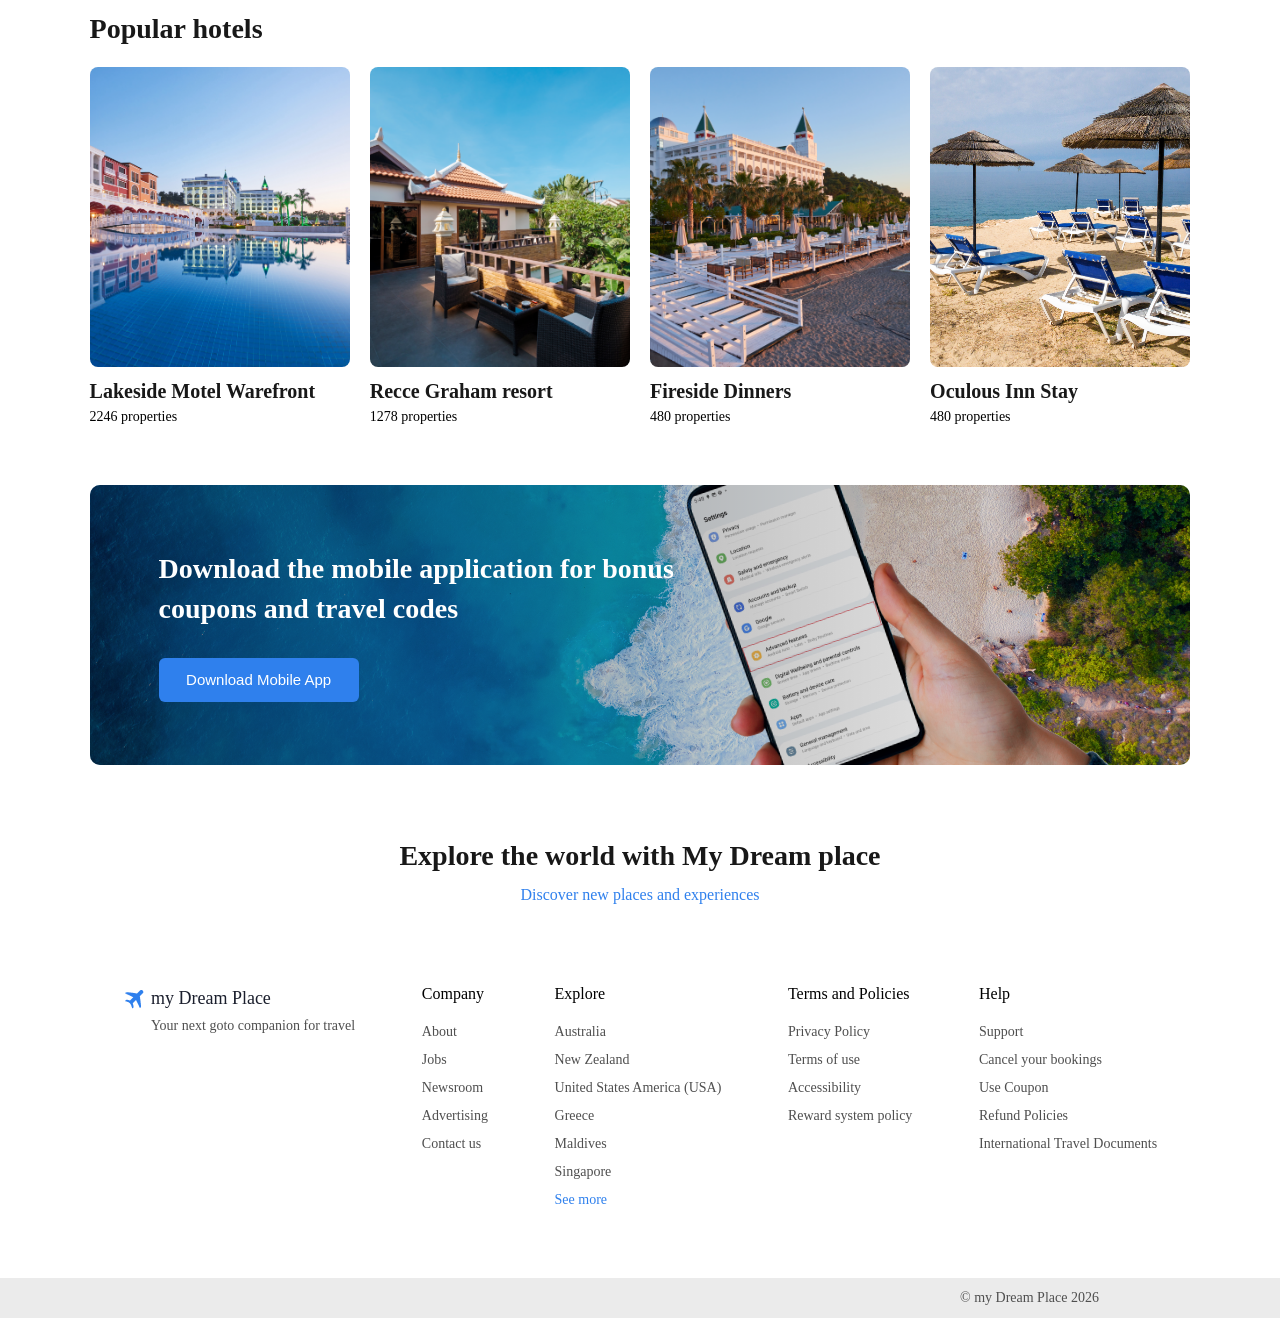
==== commit c927e5ef: "feat: implement location search input and filtering functionality - Added a name attribute to the se" ====
--- a/index.html
+++ b/index.html
@@ -60,10 +60,10 @@
                 </li>
                 <li>
                     <div class="nav-buttons">
-                        <a href="#" class="btn btn-register">
+                        <a href="auth/register.html" class="btn btn-register">
                             <span class="btn-register-text">Register</span>
                         </a>
-                        <a href="#" class="btn btn-signin">
+                        <a href="auth/sign-in.html" class="btn btn-signin">
                             <span class="btn-signin-text">Sign In</span>
                         </a>
                     </div>
@@ -71,14 +71,14 @@
             </ul>
         </div>
         <div class="nav-buttons">
-            <a href="#" class="btn btn-register">
+            <a href="auth/register.html" class="btn btn-register">
                 <span class="btn-register-text">Register</span>
                 <svg xmlns="http://www.w3.org/2000/svg" width="16" height="16" fill="currentColor" class="btn-register-icon bi bi-box-arrow-in-right" viewBox="0 0 16 16">
                     <path fill-rule="evenodd" d="M6 3.5a.5.5 0 0 1 .5-.5h8a.5.5 0 0 1 .5.5v9a.5.5 0 0 1-.5.5h-8a.5.5 0 0 1-.5-.5v-2a.5.5 0 0 0-1 0v2A1.5 1.5 0 0 0 6.5 14h8a1.5 1.5 0 0 0 1.5-1.5v-9A1.5 1.5 0 0 0 14.5 2h-8A1.5 1.5 0 0 0 5 3.5v2a.5.5 0 0 0 1 0z"/>
                     <path fill-rule="evenodd" d="M11.854 8.354a.5.5 0 0 0 0-.708l-3-3a.5.5 0 1 0-.708.708L10.293 7.5H1.5a.5.5 0 0 0 0 1h8.793l-2.147 2.146a.5.5 0 0 0 .708.708z"/>
                 </svg>
             </a>
-            <a href="#" class="btn btn-signin">
+            <a href="auth/sign-in.html" class="btn btn-signin">
                 <span class="btn-signin-text">Sign In</span>
                 <svg xmlns="http://www.w3.org/2000/svg" width="16" height="16" fill="currentColor" class="btn-signin-icon bi bi-person-plus-fill" viewBox="0 0 16 16">
                     <path d="M1 14s-1 0-1-1 1-4 6-4 6 3 6 4-1 1-1 1zm5-6a3 3 0 1 0 0-6 3 3 0 0 0 0 6"/>
@@ -102,14 +102,14 @@
 
 <!-- Search Bar -->
 <div class="container">
-    <form class="search-form">
+    <form action="search.html" class="search-form">
         <div class="search-bar">
             <div class="search-field input-field">
                 <div class="placeholder">
                     <img src="res/icon/map-pin.png" alt="">
                     Where are you going?
                 </div>
-                <input type="search">
+                <input type="search" name="location">
             </div>
             <div class="check-in input-field">
                 <div class="placeholder">
--- a/css/styles.css
+++ b/css/styles.css
@@ -50,6 +50,7 @@
     width: 100%;
     height: 100%;
     object-fit: cover;
+    object-position: center;
 }
 
 .section-title {
@@ -68,6 +69,26 @@
     border-radius: 6px;
     border: none;
     cursor: pointer;
+}
+
+.hidden {
+    display: none !important;
+}
+
+.divider {
+    display: flex;
+    align-items: center;
+    gap: 16px;
+    color: #4F4F4F;
+    margin: 24px 0;
+}
+
+.divider::before,
+.divider::after {
+    content: "";
+    flex: 1;
+    height: 1px;
+    background: #E0E0E0;
 }
 
 /* Header */
@@ -580,6 +601,9 @@
     letter-spacing: 2%;
     color: #1B1F2D;
     margin-bottom: 6px;
+    display: flex;
+    align-items: center;
+    gap: 4px;
 }
 
 .footer-links .brand-link small {
@@ -688,8 +712,10 @@
     /* Footer */
     .brand-link {
         flex-basis: 100%;
-        text-align: center;
         margin-bottom: 50px;
+        display: flex;
+        flex-direction: column;
+        align-items: center;
     }
 }
 
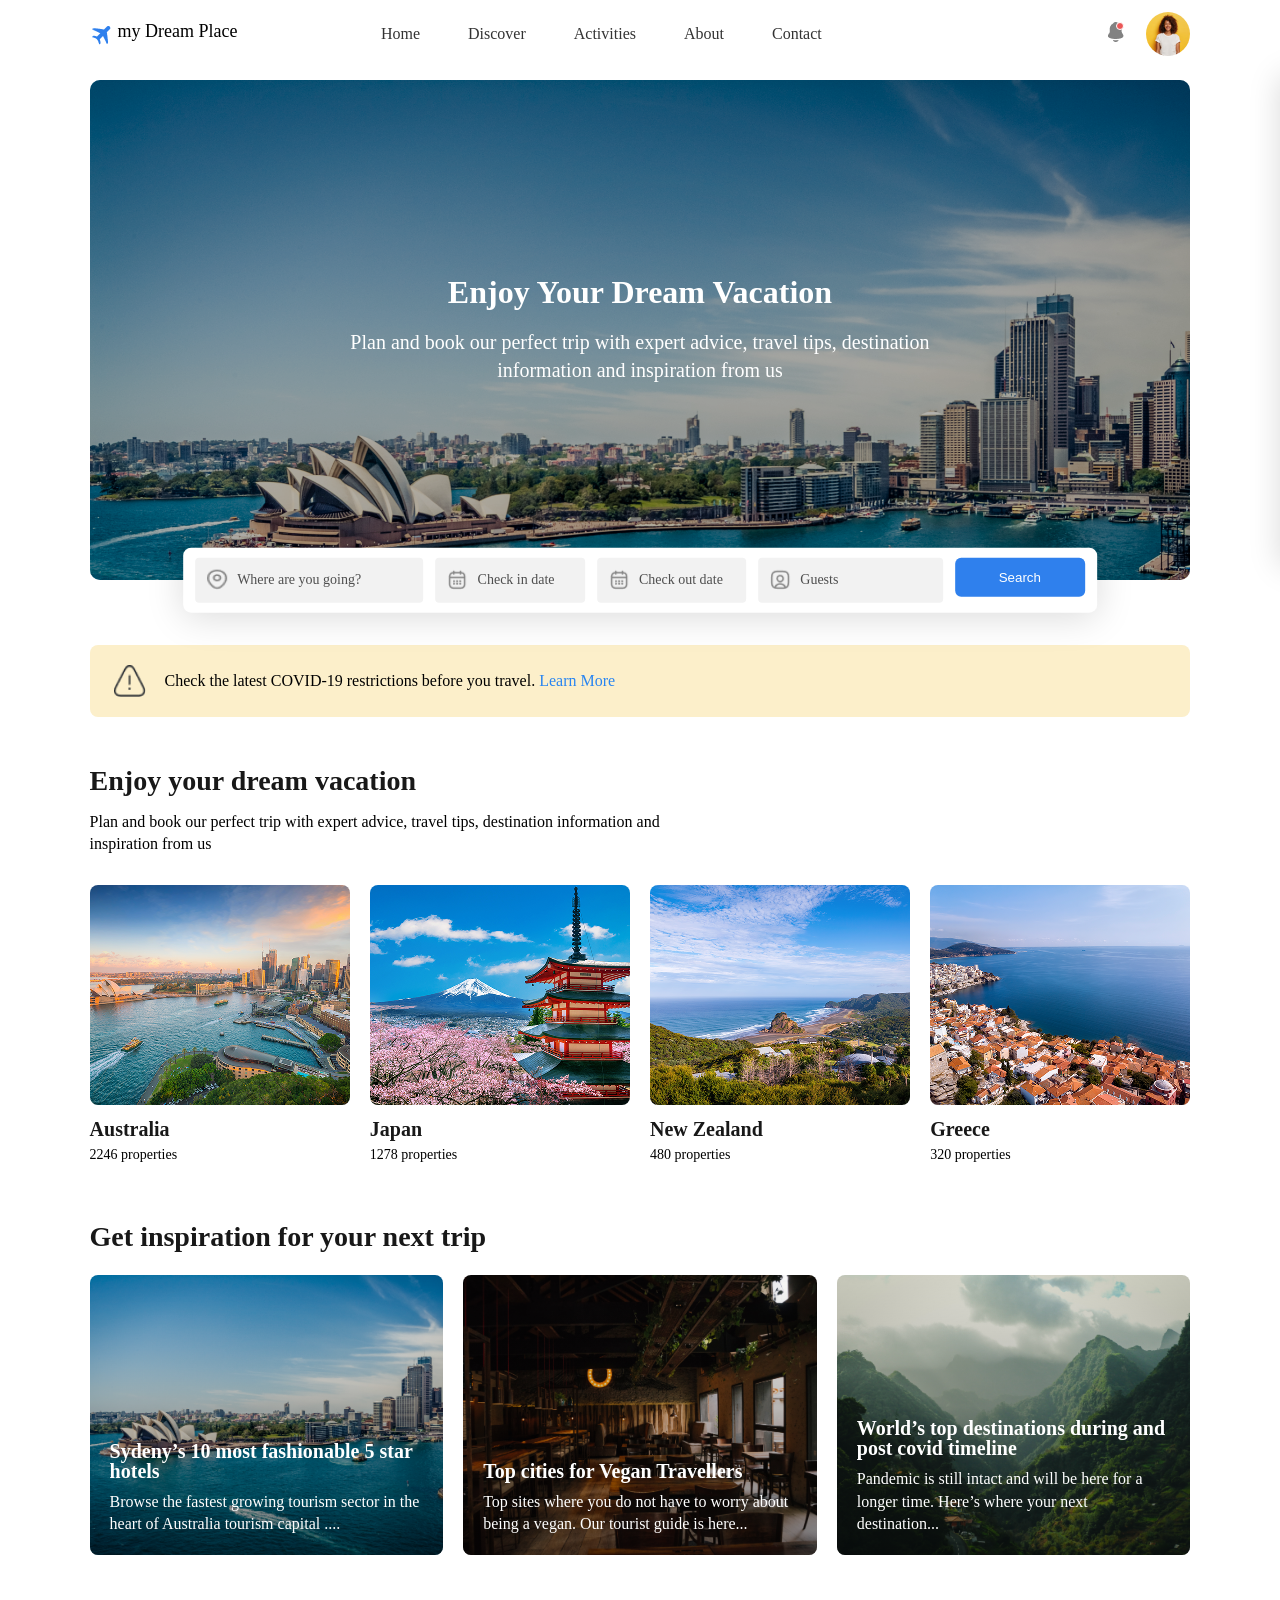
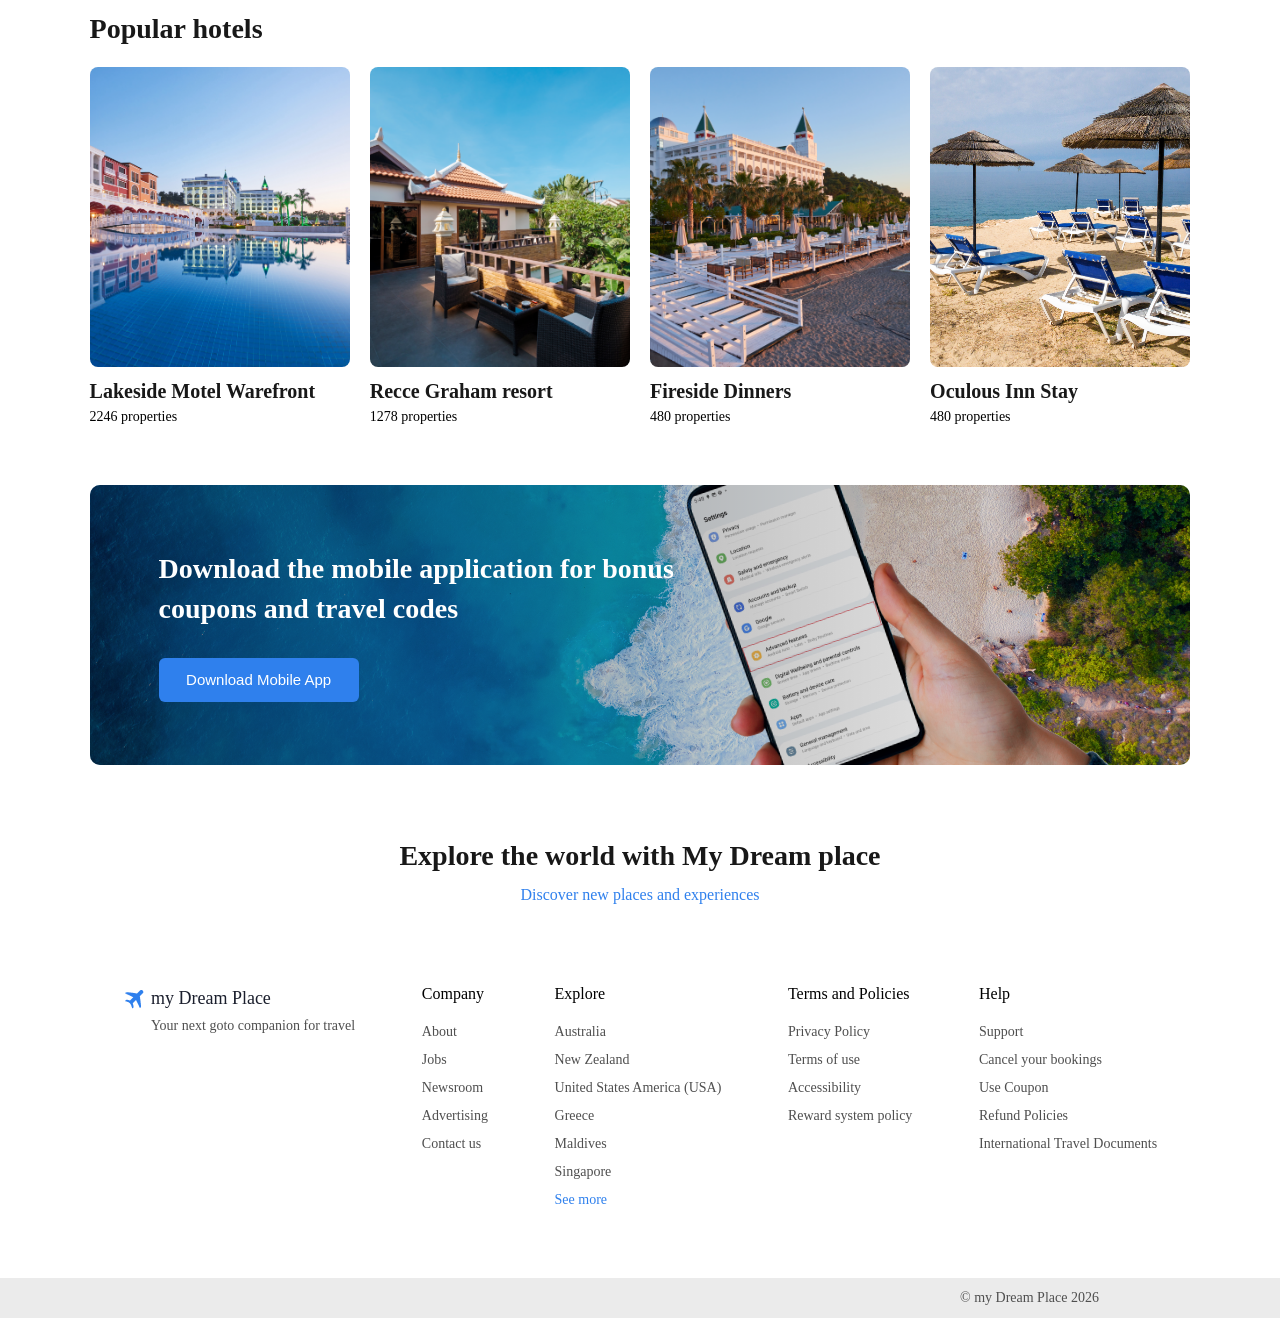
==== commit 1828cf63: "feat: add profile-pic and notification buttons on navbar" ====
--- a/index.html
+++ b/index.html
@@ -23,7 +23,7 @@
                     <a href="#">Home</a>
                 </li>
                 <li>
-                    <a href="#">Discover</a>
+                    <a href="#">Discover</a> 
                 </li>
                 <li>
                     <a href="#">Activities</a>
@@ -71,6 +71,12 @@
             </ul>
         </div>
         <div class="nav-buttons">
+            <a href="#" class="btn-notification">
+                <img src="res/icon/bell.png" alt="">
+            </a>
+            <a href="#" class="btn-profile">
+                <img src="res/img/profile-pic.png" alt="">
+            </a>
             <a href="auth/register.html" class="btn btn-register">
                 <span class="btn-register-text">Register</span>
                 <svg xmlns="http://www.w3.org/2000/svg" width="16" height="16" fill="currentColor" class="btn-register-icon bi bi-box-arrow-in-right" viewBox="0 0 16 16">
--- a/css/styles.css
+++ b/css/styles.css
@@ -89,6 +89,70 @@
     flex: 1;
     height: 1px;
     background: #E0E0E0;
+}
+
+.rating {
+    display: flex;
+    gap: 4px;
+    align-items: center;
+    margin-bottom: 17px;
+}
+
+.rating .details {
+    font-weight: 400;
+    font-size: 14px;
+    line-height: 140%;
+    letter-spacing: 2%;
+    vertical-align: middle;
+    color: #4F4F4F;
+}
+
+.rating .stars {
+    width: 100px;
+    position: relative;
+    display: flex;
+    overflow: hidden;
+    mask-image: linear-gradient(
+        to right,
+        black 0%,
+        black 70%, /* {rating * 20} % */
+        #0005 70%, /* {rating * 20} % */
+        #0005 100%
+    );
+    z-index: -1;
+}
+
+.tabs-bar {
+    width: 100%;
+    background: #FFFFFF;
+    box-shadow: 0px 1px 0px 0px #E0E0E0;
+    padding-top: 6px;
+}
+
+.tabs {
+    display: flex;
+    gap: 14px;
+}
+
+.tab {
+    font-weight: 400;
+    font-size: 16px;
+    line-height: 100%;
+    letter-spacing: 2%;
+    color: #333333;
+    padding: 10px 14px;
+    cursor: pointer;
+    text-align: center;
+}
+
+.tab.active {
+    border-bottom: 3px solid var(--btn-primary);
+}
+
+.star {
+    height: 20px;
+    width: 20px;
+    padding: 2.5px;
 }
 
 /* Header */
@@ -182,6 +246,41 @@
 .nav-buttons {
     display: flex;
     flex-wrap: wrap;
+    align-items: center;
+}
+
+.btn-profile {
+    display: none;
+    width: 44px;
+    height: 44px;
+    border-radius: 50%;
+    overflow: hidden;
+    margin-left: 22px;
+}
+
+.btn-profile img {
+    width: 100%;
+    height: 100%;
+    object-fit: cover;
+    object-position: center;
+}
+
+.btn-notification {
+    display: none;
+    position: relative;
+}
+
+.btn-notification::after {
+    content: "";
+    position: absolute;
+    top: 0;
+    right: 0;
+    width: 8px;
+    height: 8px;
+    border-radius: 50%;
+    border: 1px solid white;
+    background: #EB5757;
+
 }
 
 .btn-register {
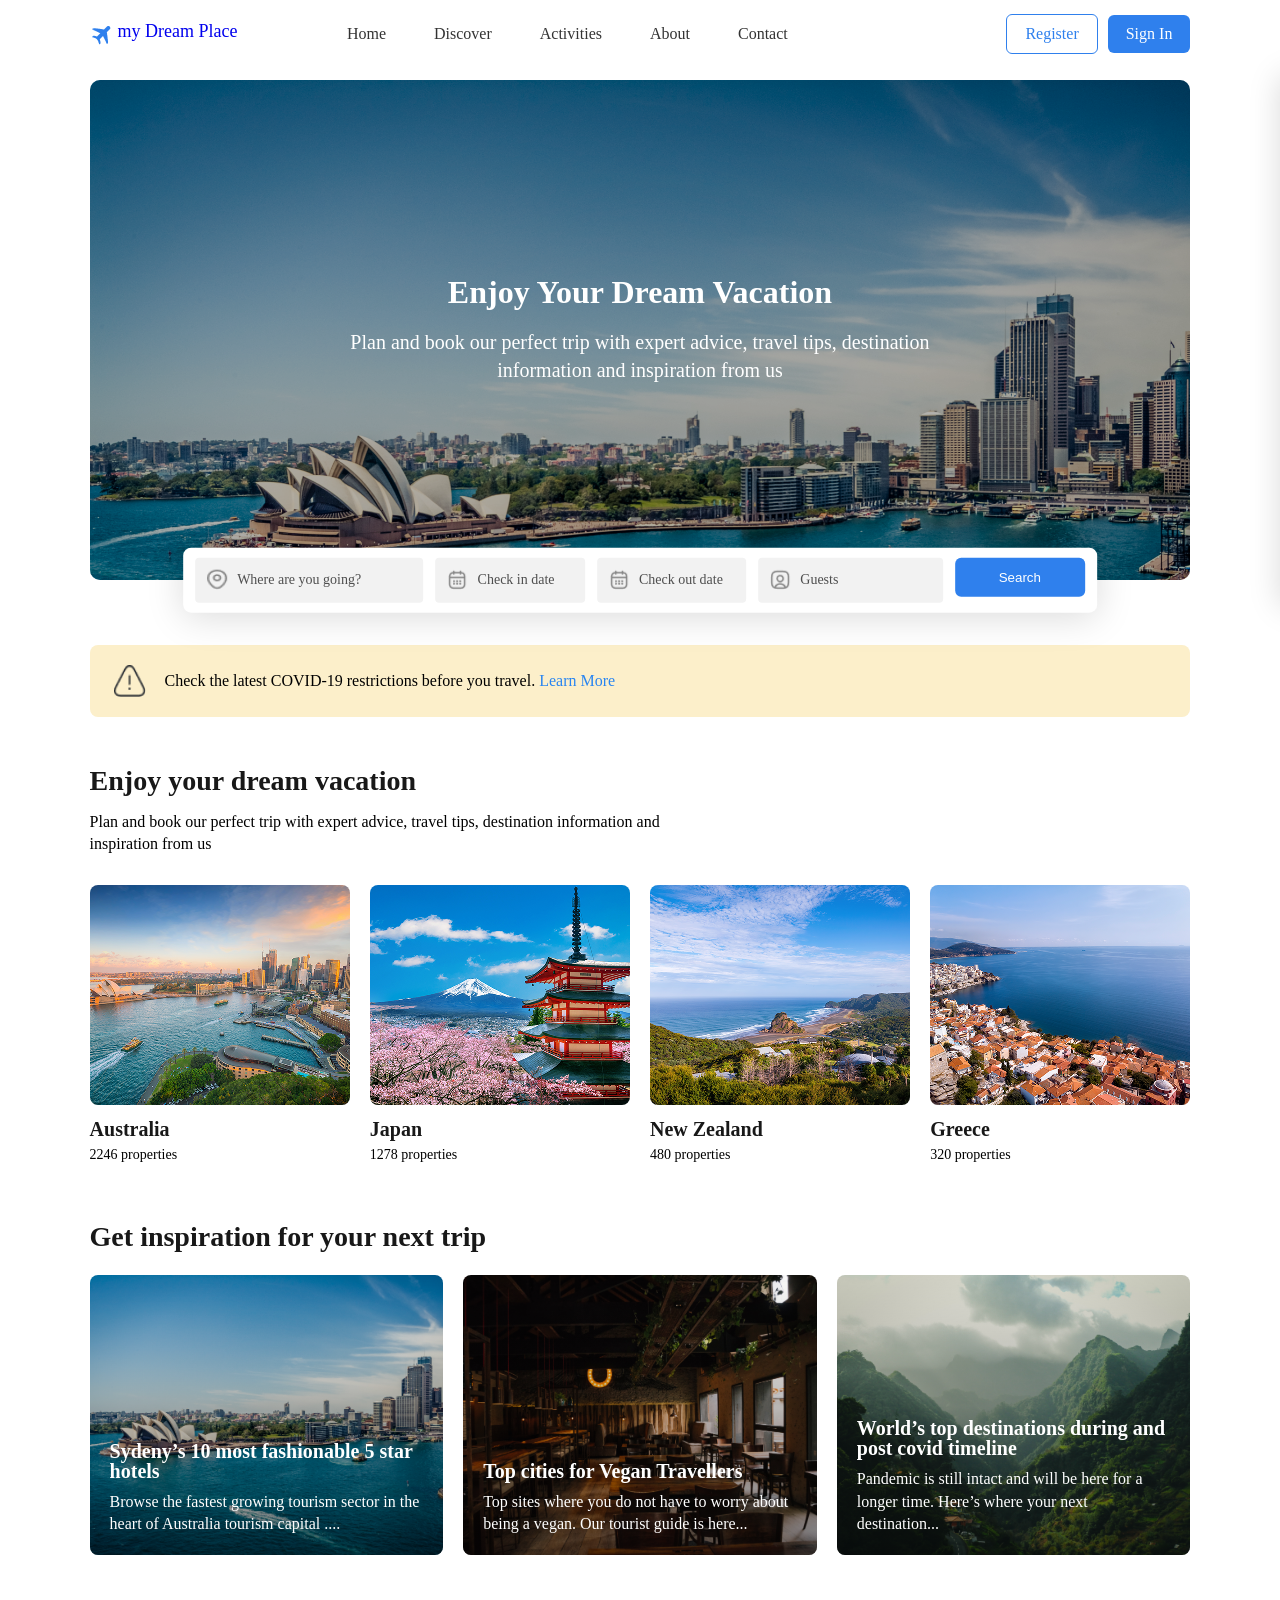
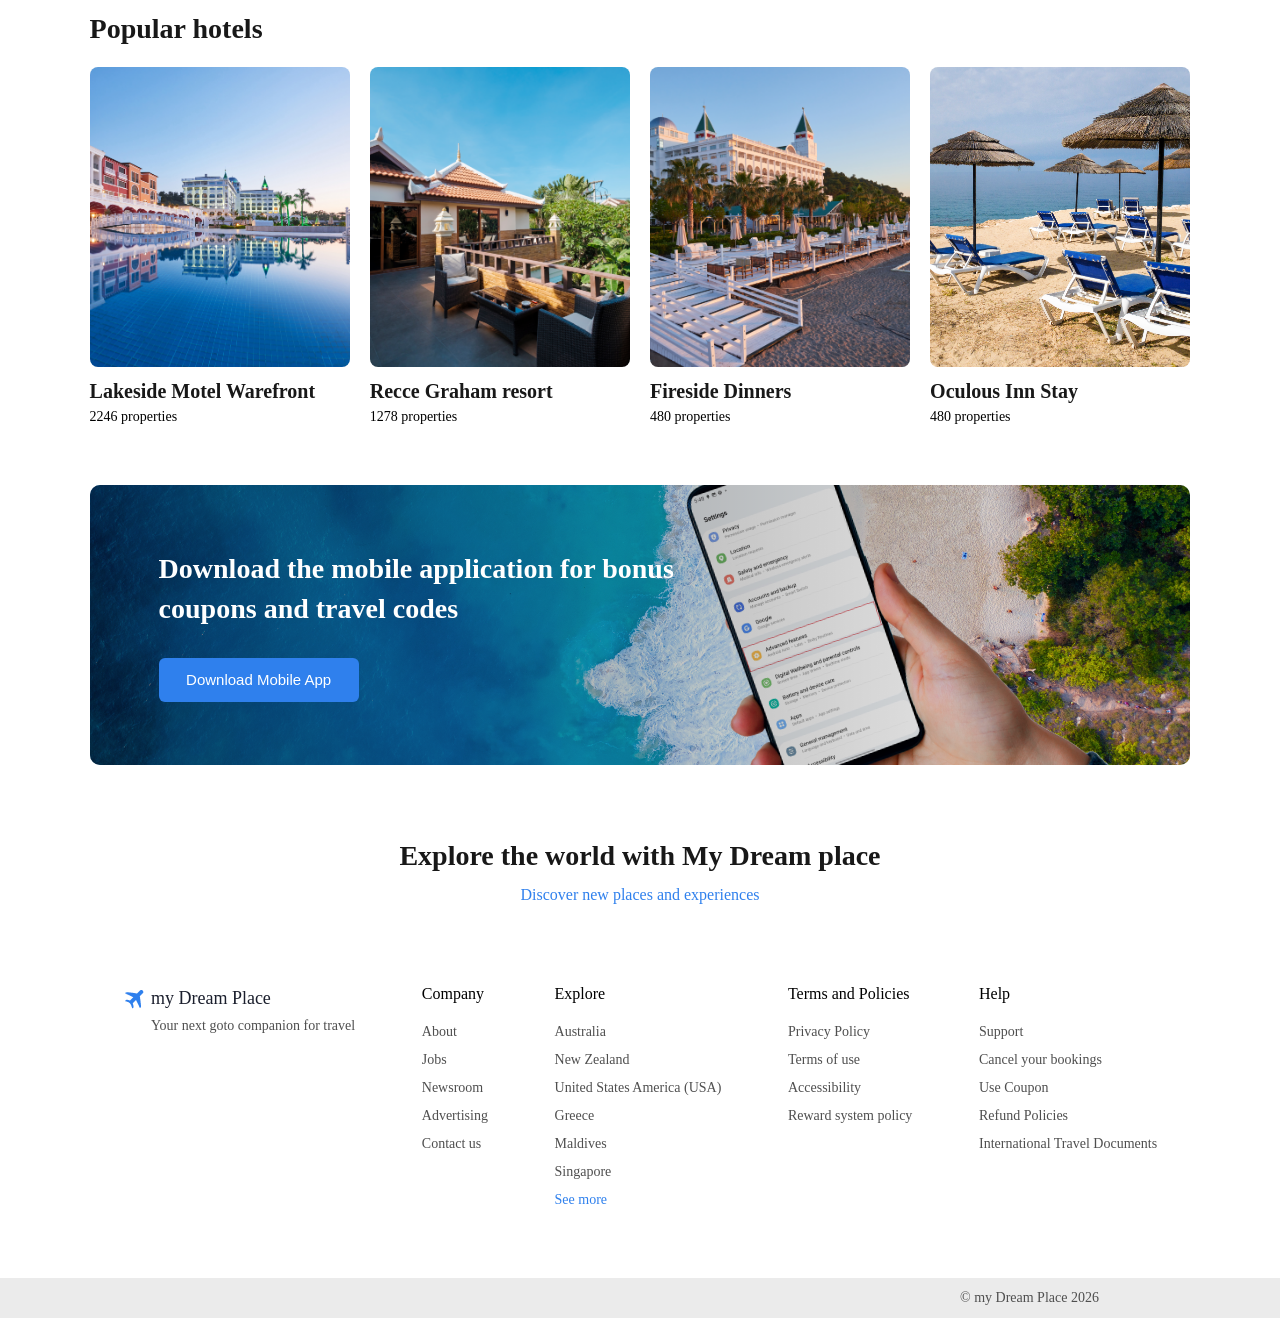
==== commit a7698ec7: "feat: update navigation brand links to use anchor tags fix: make the search bar responsive on proper" ====
--- a/index.html
+++ b/index.html
@@ -13,14 +13,14 @@
 <!-- Header -->
 <nav class="navbar">
     <div class="nav-content container">
-        <div class="brand">
+        <a href="index.html" class="brand">
             <img src="res/icon/plane-logo.png" alt="">
             <h3 class="brand-name">my Dream Place</h3>
-        </div>
+        </a>
         <div class="nav-menu">
             <ul class="nav-menu-list">
                 <li>
-                    <a href="#">Home</a>
+                    <a href="index.html">Home</a>
                 </li>
                 <li>
                     <a href="#">Discover</a> 
--- a/css/styles.css
+++ b/css/styles.css
@@ -366,7 +366,6 @@
 }
 
 /* Search Bar */
-
 .search-bar {
     width: 83%;
     max-width: 1030px;
@@ -399,11 +398,11 @@
     letter-spacing: 2%;
 }
 
-.search-bar .input-field input {
+.search-bar .input-field input{
     opacity: 0;
 }
 
-.search-bar .input-field input:focus {
+.search-bar .input-field input:focus, .search-bar .input-field input.has-value {
     opacity: 1;
 }
 
@@ -889,7 +888,6 @@
     /* Footer  */
     .footer-links {
         row-gap: 50px;
-        text-align: center;
     }
     .link-category {
         flex-basis: 50%;
